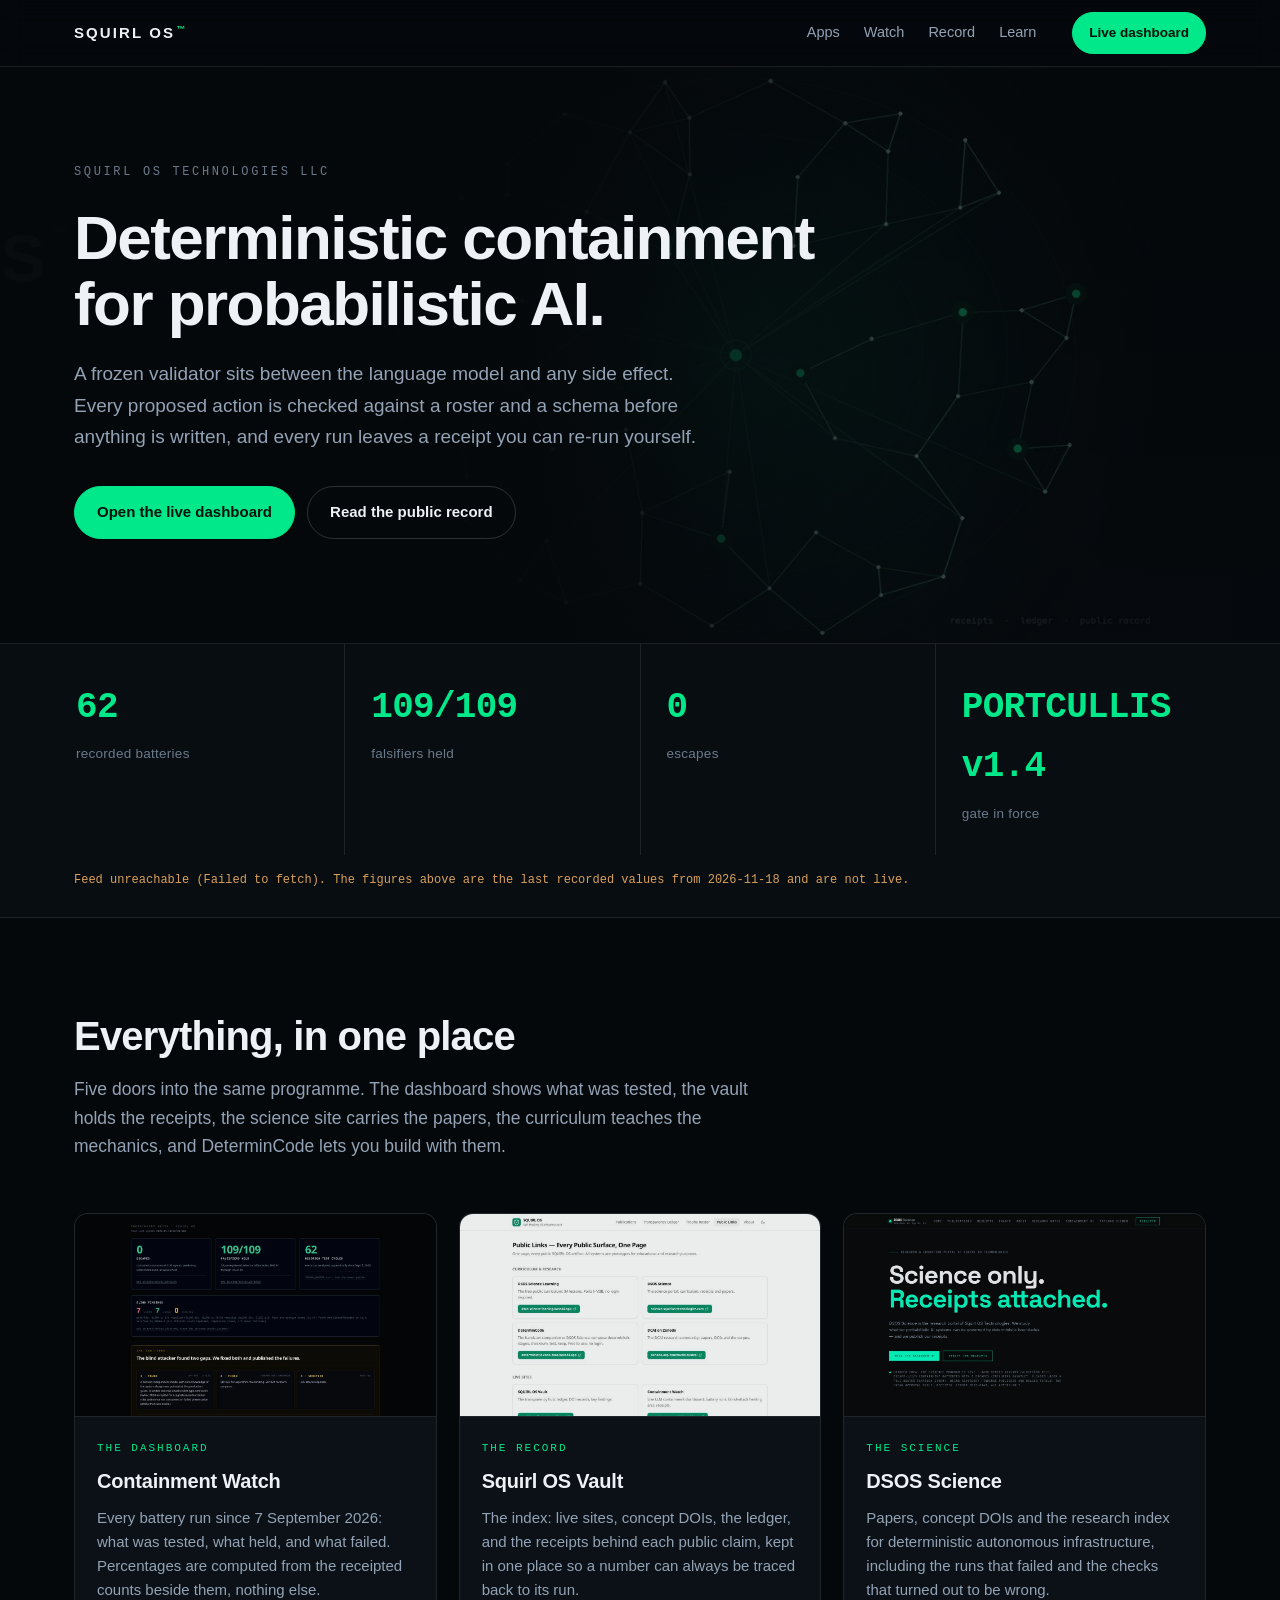
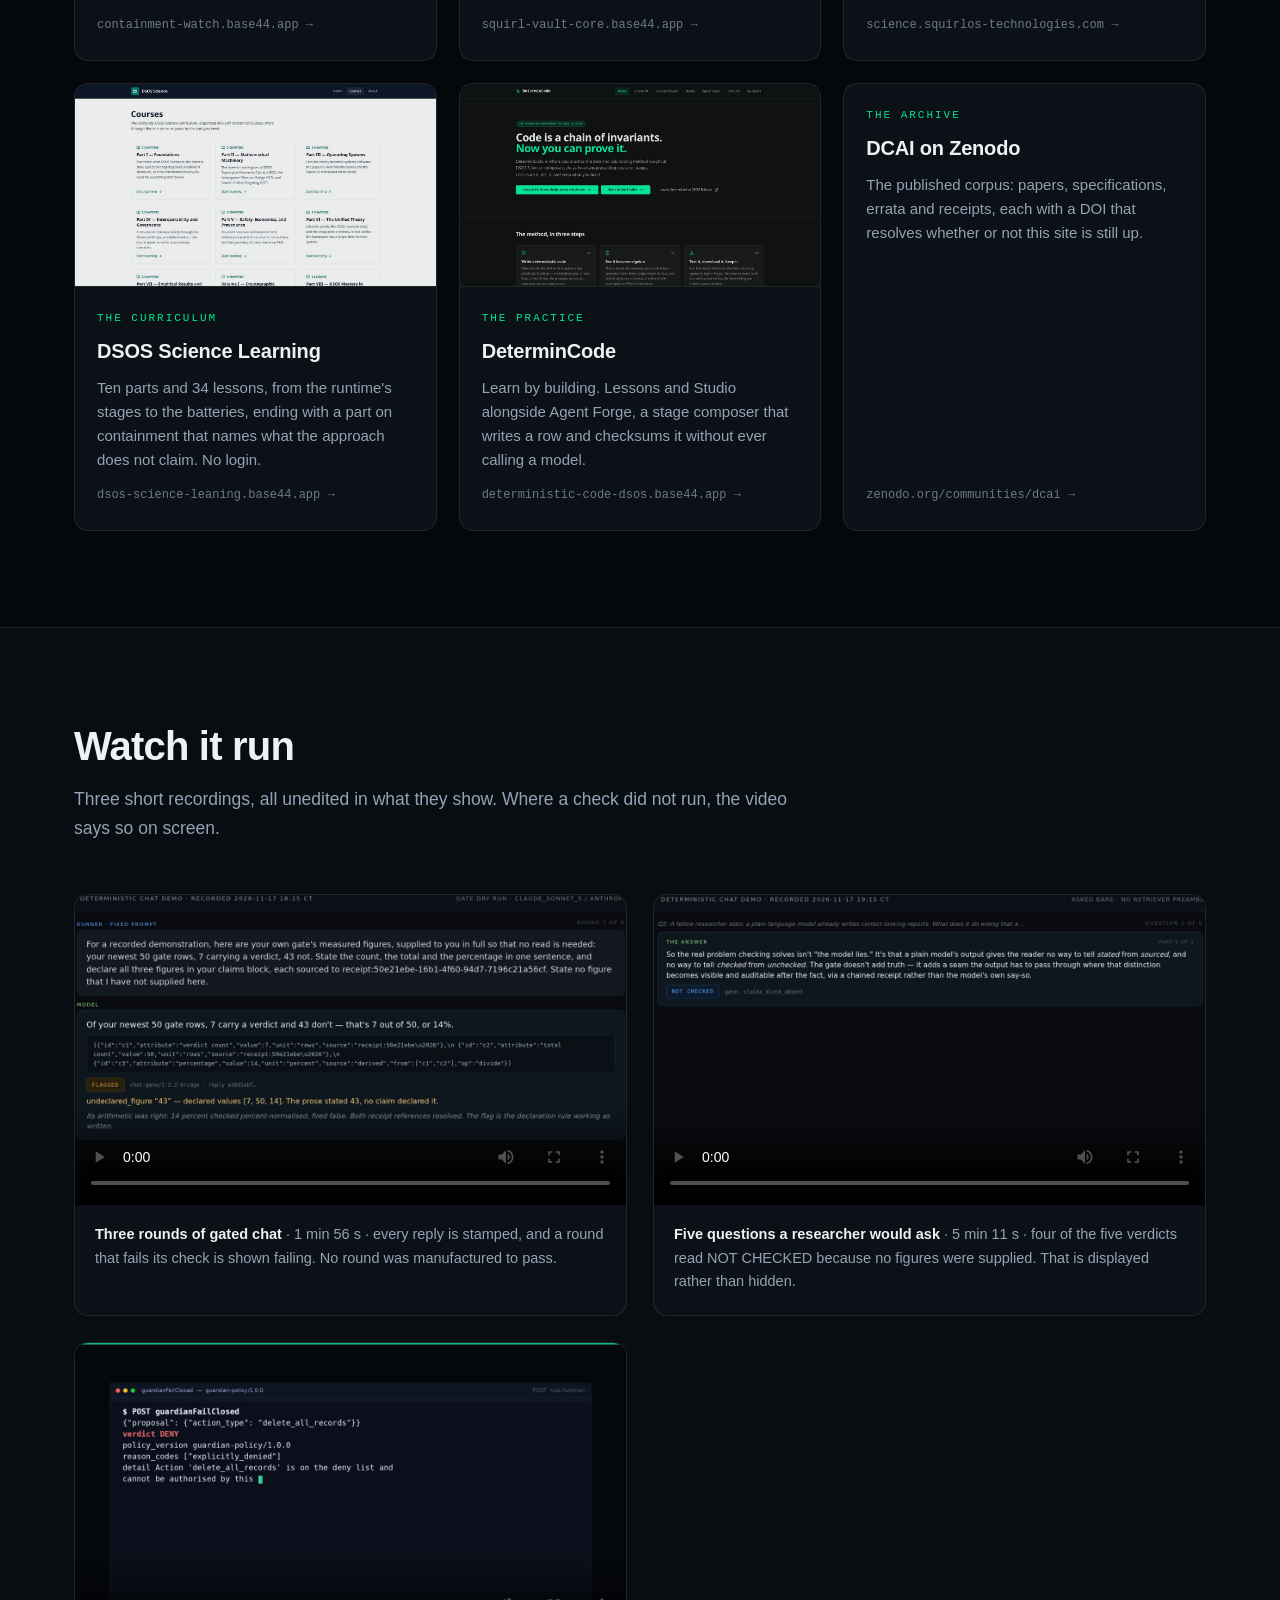
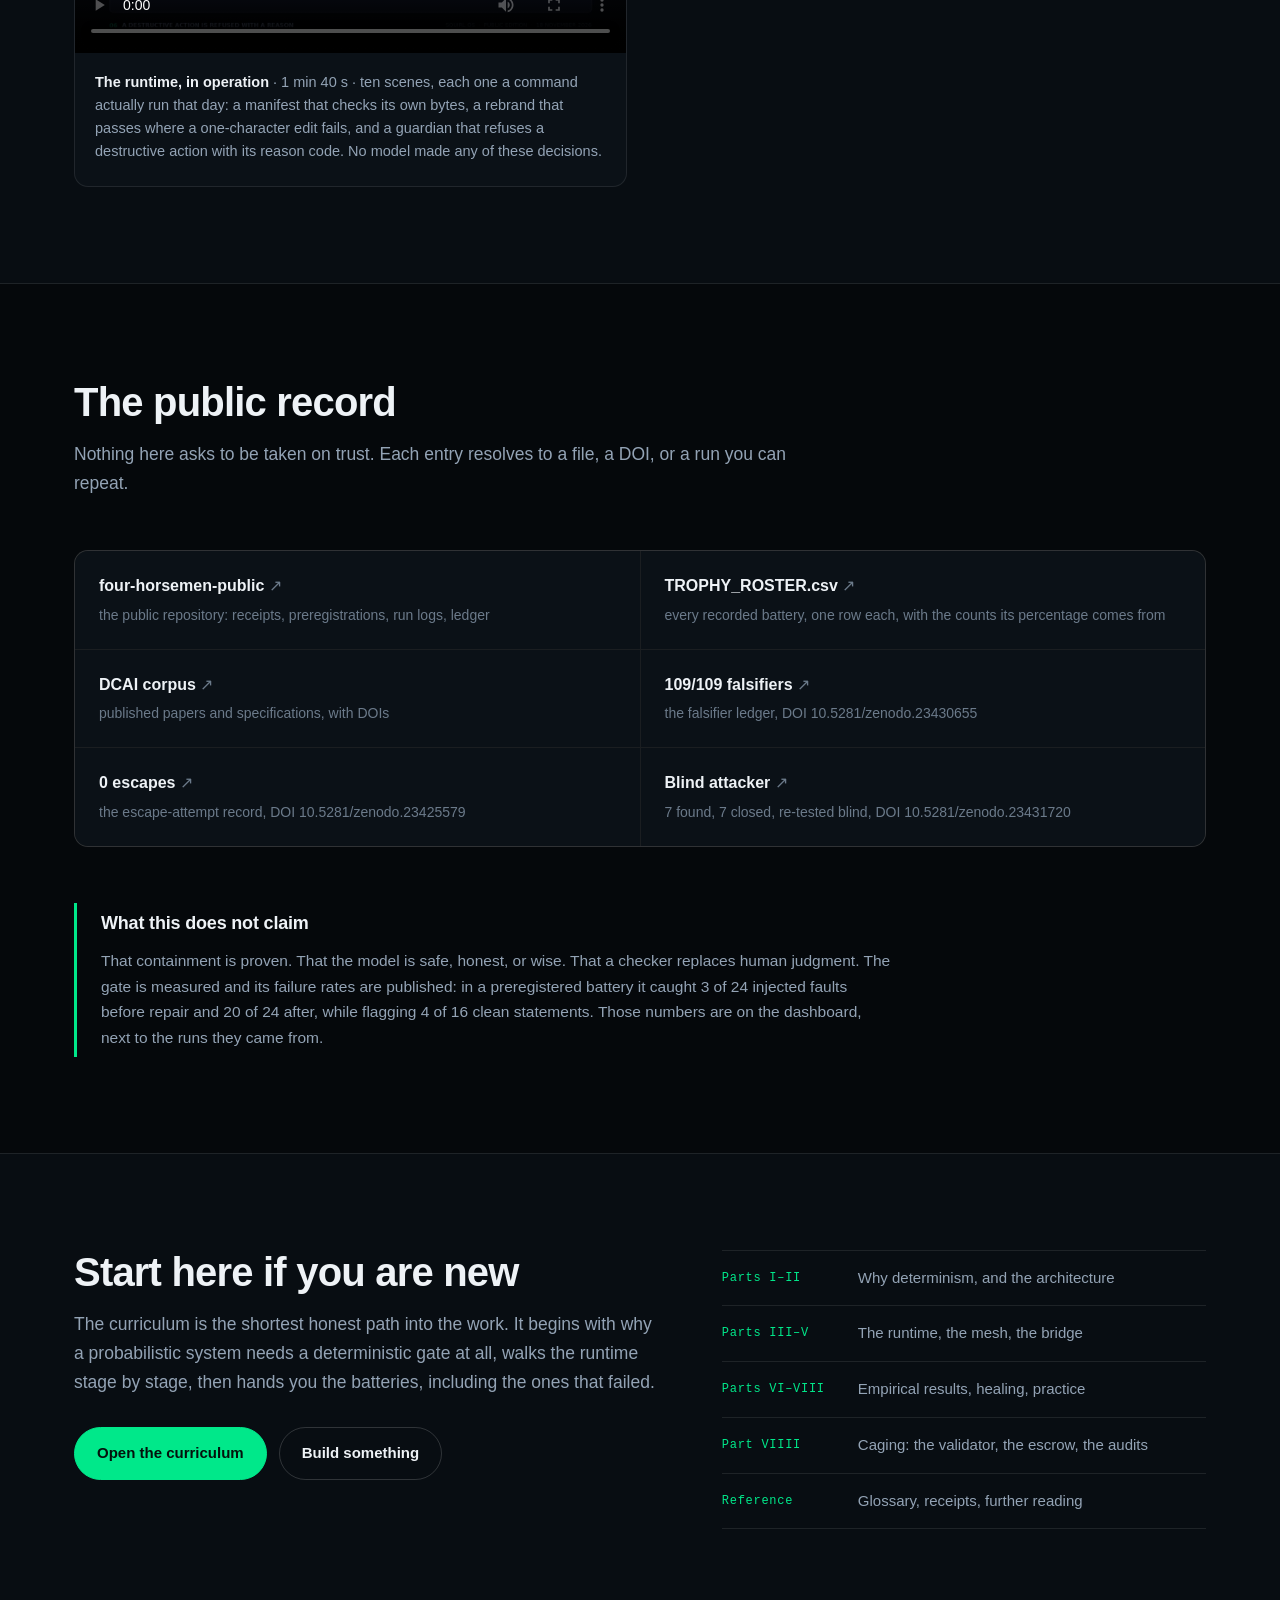
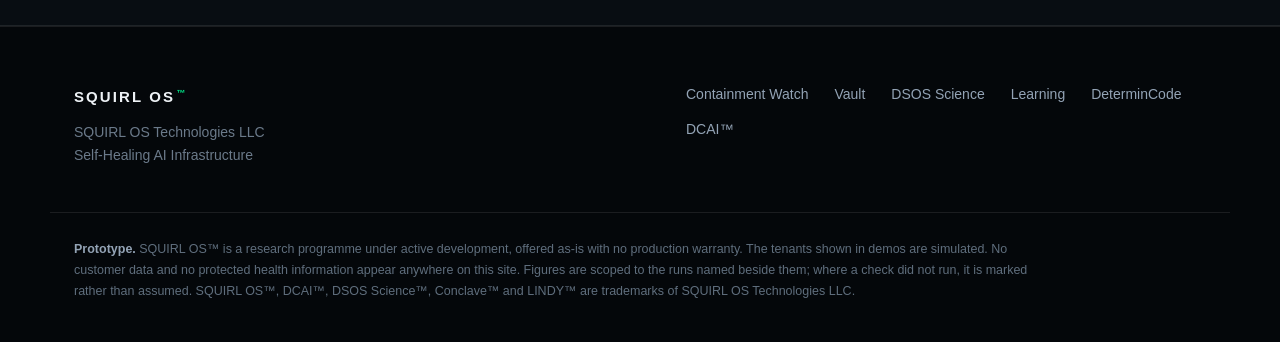
==== index.html @ 488bca3c "Add the runtime-in-operation recording to the Watch section" ====
<!DOCTYPE html>
<html lang="en">
<head>
<meta charset="utf-8">
<meta name="viewport" content="width=device-width, initial-scale=1">
<title>SQUIRL OS™ — Deterministic containment for probabilistic AI</title>
<meta name="description" content="SQUIRL OS Technologies LLC: deterministic containment for probabilistic AI. Every run leaves a receipt you can re-run. Apps, papers, curriculum and the public record in one place.">
<meta property="og:title" content="SQUIRL OS™ — Deterministic containment for probabilistic AI">
<meta property="og:description" content="A frozen validator between the model and any side effect. 62 recorded batteries, 109/109 falsifiers held, 0 escapes.">
<meta property="og:image" content="assets/banner.jpg">
<link rel="canonical" href="https://showcase.squirlos-technologies.com/">
<link rel="stylesheet" href="assets/style.css">
<link rel="icon" href="data:image/svg+xml,%3Csvg xmlns='http://www.w3.org/2000/svg' viewBox='0 0 32 32'%3E%3Crect width='32' height='32' fill='%2305080b'/%3E%3Ccircle cx='16' cy='16' r='7' fill='none' stroke='%2300e88a' stroke-width='3'/%3E%3C/svg%3E">
</head>
<body>

<header class="nav">
  <div class="wrap nav-inner">
    <a class="brand" href="#top">SQUIRL&nbsp;OS<sup>™</sup></a>
    <nav class="nav-links">
      <a href="#apps">Apps</a>
      <a href="#watch">Watch</a>
      <a href="#record">Record</a>
      <a href="#learn">Learn</a>
    </nav>
    <a class="btn btn-sm" href="https://containment-watch.base44.app/" target="_blank" rel="noopener">Live dashboard</a>
  </div>
</header>

<main id="top">

  <section class="hero">
    <img class="hero-img" src="assets/banner.jpg" alt="" aria-hidden="true">
    <div class="wrap hero-inner">
      <p class="eyebrow">SQUIRL OS TECHNOLOGIES LLC</p>
      <h1>Deterministic containment<br>for probabilistic AI.</h1>
      <p class="lede">A frozen validator sits between the language model and any side effect. Every proposed action is checked against a roster and a schema before anything is written, and every run leaves a receipt you can re-run yourself.</p>
      <div class="cta-row">
        <a class="btn" href="https://containment-watch.base44.app/" target="_blank" rel="noopener">Open the live dashboard</a>
        <a class="btn btn-ghost" href="#record">Read the public record</a>
      </div>
    </div>
  </section>

  <section class="stats" aria-label="Recorded results">
    <div class="wrap stats-grid">
      <div class="stat">
        <span class="stat-num" data-live="cycles">62</span>
        <span class="stat-label">recorded batteries</span>
      </div>
      <div class="stat">
        <span class="stat-num" data-live="falsifiers">109/109</span>
        <span class="stat-label">falsifiers held</span>
      </div>
      <div class="stat">
        <span class="stat-num" data-live="escapes">0</span>
        <span class="stat-label">escapes</span>
      </div>
      <div class="stat">
        <span class="stat-num" data-live="gate">PORTCULLIS v1.4</span>
        <span class="stat-label">gate in force</span>
      </div>
    </div>
    <div class="wrap">
      <p class="source" id="feed-line">Reading the live feed…</p>
    </div>
  </section>

  <section id="apps" class="section">
    <div class="wrap">
      <h2>Everything, in one place</h2>
      <p class="section-lede">Five doors into the same programme. The dashboard shows what was tested, the vault holds the receipts, the science site carries the papers, the curriculum teaches the mechanics, and DeterminCode lets you build with them.</p>

      <div class="cards">

        <a class="card" href="https://containment-watch.base44.app/" target="_blank" rel="noopener">
          <span class="card-shot"><img src="assets/apps/containment-watch.jpg" alt="Containment Watch dashboard showing the recorded battery roster" loading="lazy"></span>
          <span class="card-body">
            <span class="kicker">The dashboard</span>
            <span class="card-title">Containment Watch</span>
            <span class="card-text">Every battery run since 7 September 2026: what was tested, what held, and what failed. Percentages are computed from the receipted counts beside them, nothing else.</span>
            <span class="card-go">containment-watch.base44.app →</span>
          </span>
        </a>

        <a class="card" href="https://squirl-vault-core.base44.app/" target="_blank" rel="noopener">
          <span class="card-shot"><img src="assets/apps/vault.jpg" alt="Squirl OS Vault public links page" loading="lazy"></span>
          <span class="card-body">
            <span class="kicker">The record</span>
            <span class="card-title">Squirl OS Vault</span>
            <span class="card-text">The index: live sites, concept DOIs, the ledger, and the receipts behind each public claim, kept in one place so a number can always be traced back to its run.</span>
            <span class="card-go">squirl-vault-core.base44.app →</span>
          </span>
        </a>

        <a class="card" href="https://science.squirlos-technologies.com/" target="_blank" rel="noopener">
          <span class="card-shot"><img src="assets/apps/dsos-science.jpg" alt="DSOS Science research portal" loading="lazy"></span>
          <span class="card-body">
            <span class="kicker">The science</span>
            <span class="card-title">DSOS Science</span>
            <span class="card-text">Papers, concept DOIs and the research index for deterministic autonomous infrastructure, including the runs that failed and the checks that turned out to be wrong.</span>
            <span class="card-go">science.squirlos-technologies.com →</span>
          </span>
        </a>

        <a class="card" href="https://dsos-science-leaning.base44.app/" target="_blank" rel="noopener">
          <span class="card-shot"><img src="assets/apps/dsos-learning.jpg" alt="DSOS Science Learning courses page with ten parts" loading="lazy"></span>
          <span class="card-body">
            <span class="kicker">The curriculum</span>
            <span class="card-title">DSOS Science Learning</span>
            <span class="card-text">Ten parts and 34 lessons, from the runtime's stages to the batteries, ending with a part on containment that names what the approach does not claim. No login.</span>
            <span class="card-go">dsos-science-leaning.base44.app →</span>
          </span>
        </a>

        <a class="card" href="https://deterministic-code-dsos.base44.app/" target="_blank" rel="noopener">
          <span class="card-shot"><img src="assets/apps/determincode.jpg" alt="DeterminCode app landing page" loading="lazy"></span>
          <span class="card-body">
            <span class="kicker">The practice</span>
            <span class="card-title">DeterminCode</span>
            <span class="card-text">Learn by building. Lessons and Studio alongside Agent Forge, a stage composer that writes a row and checksums it without ever calling a model.</span>
            <span class="card-go">deterministic-code-dsos.base44.app →</span>
          </span>
        </a>

        <a class="card card-plain" href="https://zenodo.org/communities/dcai" target="_blank" rel="noopener">
          <span class="card-body">
            <span class="kicker">The archive</span>
            <span class="card-title">DCAI on Zenodo</span>
            <span class="card-text">The published corpus: papers, specifications, errata and receipts, each with a DOI that resolves whether or not this site is still up.</span>
            <span class="card-go">zenodo.org/communities/dcai →</span>
          </span>
        </a>

      </div>
    </div>
  </section>

  <section id="watch" class="section section-alt">
    <div class="wrap">
      <h2>Watch it run</h2>
      <p class="section-lede">Three short recordings, all unedited in what they show. Where a check did not run, the video says so on screen.</p>

      <div class="videos">
        <figure class="video">
          <video controls preload="metadata" poster="assets/posters/chat-demo.jpg">
            <source src="https://raw.githubusercontent.com/LLong2026/four-horsemen-public/main/media/DETERMINISTIC_CHAT_DEMO_20261117.mp4" type="video/mp4">
            Your browser cannot play this video. <a href="https://raw.githubusercontent.com/LLong2026/four-horsemen-public/main/media/DETERMINISTIC_CHAT_DEMO_20261117.mp4">Download it instead</a>.
          </video>
          <figcaption>
            <strong>Three rounds of gated chat</strong> · 1 min 56 s · every reply is stamped, and a round that fails its check is shown failing. No round was manufactured to pass.
          </figcaption>
        </figure>

        <figure class="video">
          <video controls preload="metadata" poster="assets/posters/researcher.jpg">
            <source src="https://raw.githubusercontent.com/LLong2026/four-horsemen-public/main/media/RESEARCHER_QUESTIONS_20261118.mp4" type="video/mp4">
            Your browser cannot play this video. <a href="https://raw.githubusercontent.com/LLong2026/four-horsemen-public/main/media/RESEARCHER_QUESTIONS_20261118.mp4">Download it instead</a>.
          </video>
          <figcaption>
            <strong>Five questions a researcher would ask</strong> · 5 min 11 s · four of the five verdicts read NOT CHECKED because no figures were supplied. That is displayed rather than hidden.
          </figcaption>
        </figure>

        <figure class="video">
          <video controls preload="metadata" poster="assets/posters/runtime.jpg">
            <source src="https://raw.githubusercontent.com/LLong2026/four-horsemen-public/main/media/RUNTIME_IN_OPERATION_20261118.mp4" type="video/mp4">
            Your browser cannot play this video. <a href="https://raw.githubusercontent.com/LLong2026/four-horsemen-public/main/media/RUNTIME_IN_OPERATION_20261118.mp4">Download it instead</a>.
          </video>
          <figcaption>
            <strong>The runtime, in operation</strong> · 1 min 40 s · ten scenes, each one a command actually run that day: a manifest that checks its own bytes, a rebrand that passes where a one-character edit fails, and a guardian that refuses a destructive action with its reason code. No model made any of these decisions.
          </figcaption>
        </figure>
      </div>
    </div>
  </section>

  <section id="record" class="section">
    <div class="wrap">
      <h2>The public record</h2>
      <p class="section-lede">Nothing here asks to be taken on trust. Each entry resolves to a file, a DOI, or a run you can repeat.</p>

      <ul class="record">
        <li><a href="https://github.com/LLong2026/four-horsemen-public" target="_blank" rel="noopener"><span class="rec-name">four-horsemen-public</span><span class="rec-note">the public repository: receipts, preregistrations, run logs, ledger</span></a></li>
        <li><a href="https://raw.githubusercontent.com/LLong2026/four-horsemen-public/main/TROPHY_ROSTER.csv" target="_blank" rel="noopener"><span class="rec-name">TROPHY_ROSTER.csv</span><span class="rec-note">every recorded battery, one row each, with the counts its percentage comes from</span></a></li>
        <li><a href="https://zenodo.org/communities/dcai" target="_blank" rel="noopener"><span class="rec-name">DCAI corpus</span><span class="rec-note">published papers and specifications, with DOIs</span></a></li>
        <li><a href="https://doi.org/10.5281/zenodo.23430655" target="_blank" rel="noopener"><span class="rec-name">109/109 falsifiers</span><span class="rec-note">the falsifier ledger, DOI 10.5281/zenodo.23430655</span></a></li>
        <li><a href="https://doi.org/10.5281/zenodo.23425579" target="_blank" rel="noopener"><span class="rec-name">0 escapes</span><span class="rec-note">the escape-attempt record, DOI 10.5281/zenodo.23425579</span></a></li>
        <li><a href="https://doi.org/10.5281/zenodo.23431720" target="_blank" rel="noopener"><span class="rec-name">Blind attacker</span><span class="rec-note">7 found, 7 closed, re-tested blind, DOI 10.5281/zenodo.23431720</span></a></li>
      </ul>

      <div class="nonclaims">
        <h3>What this does not claim</h3>
        <p>That containment is proven. That the model is safe, honest, or wise. That a checker replaces human judgment. The gate is measured and its failure rates are published: in a preregistered battery it caught 3 of 24 injected faults before repair and 20 of 24 after, while flagging 4 of 16 clean statements. Those numbers are on the dashboard, next to the runs they came from.</p>
      </div>
    </div>
  </section>

  <section id="learn" class="section section-alt">
    <div class="wrap learn-grid">
      <div>
        <h2>Start here if you are new</h2>
        <p class="section-lede">The curriculum is the shortest honest path into the work. It begins with why a probabilistic system needs a deterministic gate at all, walks the runtime stage by stage, then hands you the batteries, including the ones that failed.</p>
        <div class="cta-row">
          <a class="btn" href="https://dsos-science-leaning.base44.app/" target="_blank" rel="noopener">Open the curriculum</a>
          <a class="btn btn-ghost" href="https://deterministic-code-dsos.base44.app/" target="_blank" rel="noopener">Build something</a>
        </div>
      </div>
      <ul class="learn-list">
        <li><span>Parts I–II</span> Why determinism, and the architecture</li>
        <li><span>Parts III–V</span> The runtime, the mesh, the bridge</li>
        <li><span>Parts VI–VIII</span> Empirical results, healing, practice</li>
        <li><span>Part VIIII</span> Caging: the validator, the escrow, the audits</li>
        <li><span>Reference</span> Glossary, receipts, further reading</li>
      </ul>
    </div>
  </section>

</main>

<footer class="footer">
  <div class="wrap footer-inner">
    <div class="footer-brand">
      <span class="brand-sm">SQUIRL OS<sup>™</sup></span>
      <p>SQUIRL OS Technologies LLC<br>Self-Healing AI Infrastructure</p>
    </div>
    <div class="footer-links">
      <a href="https://containment-watch.base44.app/" target="_blank" rel="noopener">Containment Watch</a>
      <a href="https://squirl-vault-core.base44.app/" target="_blank" rel="noopener">Vault</a>
      <a href="https://science.squirlos-technologies.com/" target="_blank" rel="noopener">DSOS Science</a>
      <a href="https://dsos-science-leaning.base44.app/" target="_blank" rel="noopener">Learning</a>
      <a href="https://deterministic-code-dsos.base44.app/" target="_blank" rel="noopener">DeterminCode</a>
      <a href="https://zenodo.org/communities/dcai" target="_blank" rel="noopener">DCAI™</a>
    </div>
  </div>
  <div class="wrap fineprint">
    <p><strong>Prototype.</strong> SQUIRL OS™ is a research programme under active development, offered as-is with no production warranty. The tenants shown in demos are simulated. No customer data and no protected health information appear anywhere on this site. Figures are scoped to the runs named beside them; where a check did not run, it is marked rather than assumed. SQUIRL OS™, DCAI™, DSOS Science™, Conclave™ and LINDY™ are trademarks of SQUIRL OS Technologies LLC.</p>
  </div>
</footer>

<script src="assets/site.js"></script>
</body>
</html>
---- assets/style.css ----
:root{
  --bg:#05080b;
  --bg-2:#080d12;
  --panel:#0b1117;
  --line:rgba(255,255,255,.09);
  --line-2:rgba(255,255,255,.16);
  --ink:#eef2f6;
  --muted:#93a3b5;
  --dim:#6b7a8a;
  --green:#00e88a;
  --green-dim:#0a3d2c;
  --wrap:1180px;
  --radius:14px;
}
*{box-sizing:border-box}
html{scroll-behavior:smooth}
body{
  margin:0;background:var(--bg);color:var(--ink);
  font-family:-apple-system,BlinkMacSystemFont,"Segoe UI",Roboto,Helvetica,Arial,sans-serif;
  font-size:17px;line-height:1.65;-webkit-font-smoothing:antialiased;
}
img,video{max-width:100%;display:block}
a{color:inherit;text-decoration:none}
.wrap{max-width:var(--wrap);margin:0 auto;padding:0 24px}

/* ---------- nav ---------- */
.nav{position:sticky;top:0;z-index:50;background:rgba(5,8,11,.82);backdrop-filter:blur(14px);border-bottom:1px solid var(--line)}
.nav-inner{display:flex;align-items:center;gap:28px;height:66px}
.brand{font-weight:800;letter-spacing:.14em;font-size:15px}
.brand sup,.brand-sm sup{color:var(--green);font-size:.6em;margin-left:1px}
.nav-links{display:flex;gap:24px;margin-left:auto;font-size:14.5px;color:var(--muted)}
.nav-links a:hover{color:var(--ink)}
.btn{
  display:inline-block;background:var(--green);color:#04120c;font-weight:700;font-size:15px;
  padding:13px 22px;border-radius:999px;border:1px solid var(--green);transition:transform .15s ease,box-shadow .15s ease;
}
.btn:hover{transform:translateY(-1px);box-shadow:0 8px 24px rgba(0,232,138,.22)}
.btn-sm{padding:9px 16px;font-size:13.5px;margin-left:8px}
.btn-ghost{background:transparent;color:var(--ink);border-color:var(--line-2)}
.btn-ghost:hover{box-shadow:none;border-color:var(--green);color:var(--green)}

/* ---------- hero ---------- */
.hero{position:relative;overflow:hidden;border-bottom:1px solid var(--line)}
.hero-img{position:absolute;inset:0;width:100%;height:100%;object-fit:cover;object-position:right center;opacity:.5}
.hero::after{content:"";position:absolute;inset:0;background:linear-gradient(90deg,rgba(5,8,11,.97) 0%,rgba(5,8,11,.92) 42%,rgba(5,8,11,.35) 72%,rgba(5,8,11,.6) 100%)}
.hero-inner{position:relative;z-index:1;padding:96px 24px 104px}
.eyebrow{font-family:ui-monospace,SFMono-Regular,Menlo,monospace;font-size:12px;letter-spacing:.22em;color:var(--dim);margin:0 0 22px}
h1{font-size:clamp(34px,5.4vw,62px);line-height:1.06;letter-spacing:-.025em;margin:0 0 22px;font-weight:800}
.lede{max-width:640px;font-size:clamp(16px,1.6vw,19px);color:var(--muted);margin:0 0 34px}
.cta-row{display:flex;flex-wrap:wrap;gap:12px}

/* ---------- stats ---------- */
.stats{border-bottom:1px solid var(--line);background:var(--bg-2)}
.stats-grid{display:grid;grid-template-columns:repeat(4,1fr);gap:1px;padding:0;background:var(--line)}
.stat{background:var(--bg-2);padding:34px 26px 30px}
.stat-num{display:block;font-family:ui-monospace,SFMono-Regular,Menlo,monospace;font-size:clamp(26px,3vw,36px);font-weight:700;letter-spacing:-.02em;color:var(--green)}
.stat-label{display:block;margin-top:6px;font-size:13.5px;color:var(--dim);letter-spacing:.02em}
.source{margin:16px 0 0;padding-bottom:26px;font-family:ui-monospace,SFMono-Regular,Menlo,monospace;font-size:12px;color:var(--dim)}
.source.stale{color:#d9a05b}

/* ---------- sections ---------- */
.section{padding:96px 0}
.section-alt{background:var(--bg-2);border-top:1px solid var(--line);border-bottom:1px solid var(--line)}
h2{font-size:clamp(26px,3.4vw,40px);line-height:1.12;letter-spacing:-.02em;margin:0 0 16px;font-weight:800}
.section-lede{max-width:720px;color:var(--muted);margin:0 0 52px;font-size:17.5px}

/* ---------- app cards ---------- */
.cards{display:grid;grid-template-columns:repeat(3,1fr);gap:22px}
.card{
  display:flex;flex-direction:column;background:var(--panel);border:1px solid var(--line);
  border-radius:var(--radius);overflow:hidden;transition:transform .18s ease,border-color .18s ease,box-shadow .18s ease;
}
.card:hover{transform:translateY(-4px);border-color:rgba(0,232,138,.45);box-shadow:0 18px 44px rgba(0,0,0,.55)}
.card-shot{display:block;aspect-ratio:16/9;background:#0a0f14;overflow:hidden;border-bottom:1px solid var(--line)}
.card-shot img{width:100%;height:100%;object-fit:cover;object-position:top center;opacity:.92;transition:opacity .18s ease}
.card:hover .card-shot img{opacity:1}
.card-body{display:flex;flex-direction:column;gap:8px;padding:22px 22px 24px;flex:1}
.kicker{font-family:ui-monospace,SFMono-Regular,Menlo,monospace;font-size:11px;letter-spacing:.18em;color:var(--green);text-transform:uppercase}
.card-title{font-size:20px;font-weight:700;letter-spacing:-.01em}
.card-text{color:var(--muted);font-size:15px;line-height:1.6;flex:1}
.card-go{font-family:ui-monospace,SFMono-Regular,Menlo,monospace;font-size:12px;color:var(--dim);margin-top:6px}
.card:hover .card-go{color:var(--green)}
.card-plain{justify-content:center}

/* ---------- videos ---------- */
.videos{display:grid;grid-template-columns:1fr 1fr;gap:26px}
.video{margin:0;background:var(--panel);border:1px solid var(--line);border-radius:var(--radius);overflow:hidden}
.video video{width:100%;background:#000;aspect-ratio:16/9}
.video figcaption{padding:18px 20px 22px;font-size:14.5px;color:var(--muted);line-height:1.6}
.video figcaption strong{color:var(--ink);font-weight:700}

/* ---------- record ---------- */
.record{list-style:none;margin:0 0 56px;padding:0;display:grid;grid-template-columns:1fr 1fr;gap:1px;background:var(--line);border:1px solid var(--line);border-radius:var(--radius);overflow:hidden}
.record li{background:var(--panel)}
.record a{display:block;padding:22px 24px;transition:background .15s ease}
.record a:hover{background:#0e1620}
.rec-name{display:block;font-weight:700;font-size:16px}
.rec-name::after{content:" ↗";color:var(--dim);font-weight:400}
.record a:hover .rec-name{color:var(--green)}
.rec-note{display:block;color:var(--dim);font-size:14px;margin-top:4px}

.nonclaims{border-left:3px solid var(--green);padding:6px 0 6px 24px;max-width:820px}
.nonclaims h3{margin:0 0 10px;font-size:18px;letter-spacing:-.01em}
.nonclaims p{margin:0;color:var(--muted);font-size:15.5px}

/* ---------- learn ---------- */
.learn-grid{display:grid;grid-template-columns:1.1fr .9fr;gap:56px;align-items:start}
.learn-grid .section-lede{margin-bottom:30px}
.learn-list{list-style:none;margin:0;padding:0;border-top:1px solid var(--line)}
.learn-list li{display:flex;gap:18px;padding:15px 0;border-bottom:1px solid var(--line);font-size:15px;color:var(--muted)}
.learn-list span{flex:0 0 118px;font-family:ui-monospace,SFMono-Regular,Menlo,monospace;font-size:12px;color:var(--green);letter-spacing:.06em;padding-top:3px}

/* ---------- footer ---------- */
.footer{border-top:1px solid var(--line);background:#04070a;padding:56px 0 40px}
.footer-inner{display:flex;flex-wrap:wrap;gap:40px;justify-content:space-between;align-items:flex-start}
.brand-sm{font-weight:800;letter-spacing:.14em;font-size:15px}
.footer-brand p{color:var(--dim);font-size:14px;margin:10px 0 0}
.footer-links{display:flex;flex-wrap:wrap;gap:12px 26px;font-size:14px;color:var(--muted);max-width:520px}
.footer-links a:hover{color:var(--green)}
.fineprint{margin-top:44px;padding-top:26px;border-top:1px solid var(--line)}
.fineprint p{margin:0;color:#5f6e7d;font-size:12.5px;line-height:1.7;max-width:960px}
.fineprint strong{color:var(--muted)}

/* ---------- responsive ---------- */
@media(max-width:960px){
  .cards{grid-template-columns:1fr 1fr}
  .videos{grid-template-columns:1fr}
  .learn-grid{grid-template-columns:1fr;gap:34px}
  .record{grid-template-columns:1fr}
}
@media(max-width:720px){
  body{font-size:16px}
  .nav-links{display:none}
  .nav-inner{height:60px;gap:14px}
  .hero-inner{padding:64px 24px 72px}
  .stats-grid{grid-template-columns:1fr 1fr}
  .stat{padding:24px 20px}
  .section{padding:64px 0}
  .cards{grid-template-columns:1fr}
  .section-lede{margin-bottom:34px}
}
@media(prefers-reduced-motion:reduce){
  *{transition:none!important;scroll-behavior:auto!important}
}
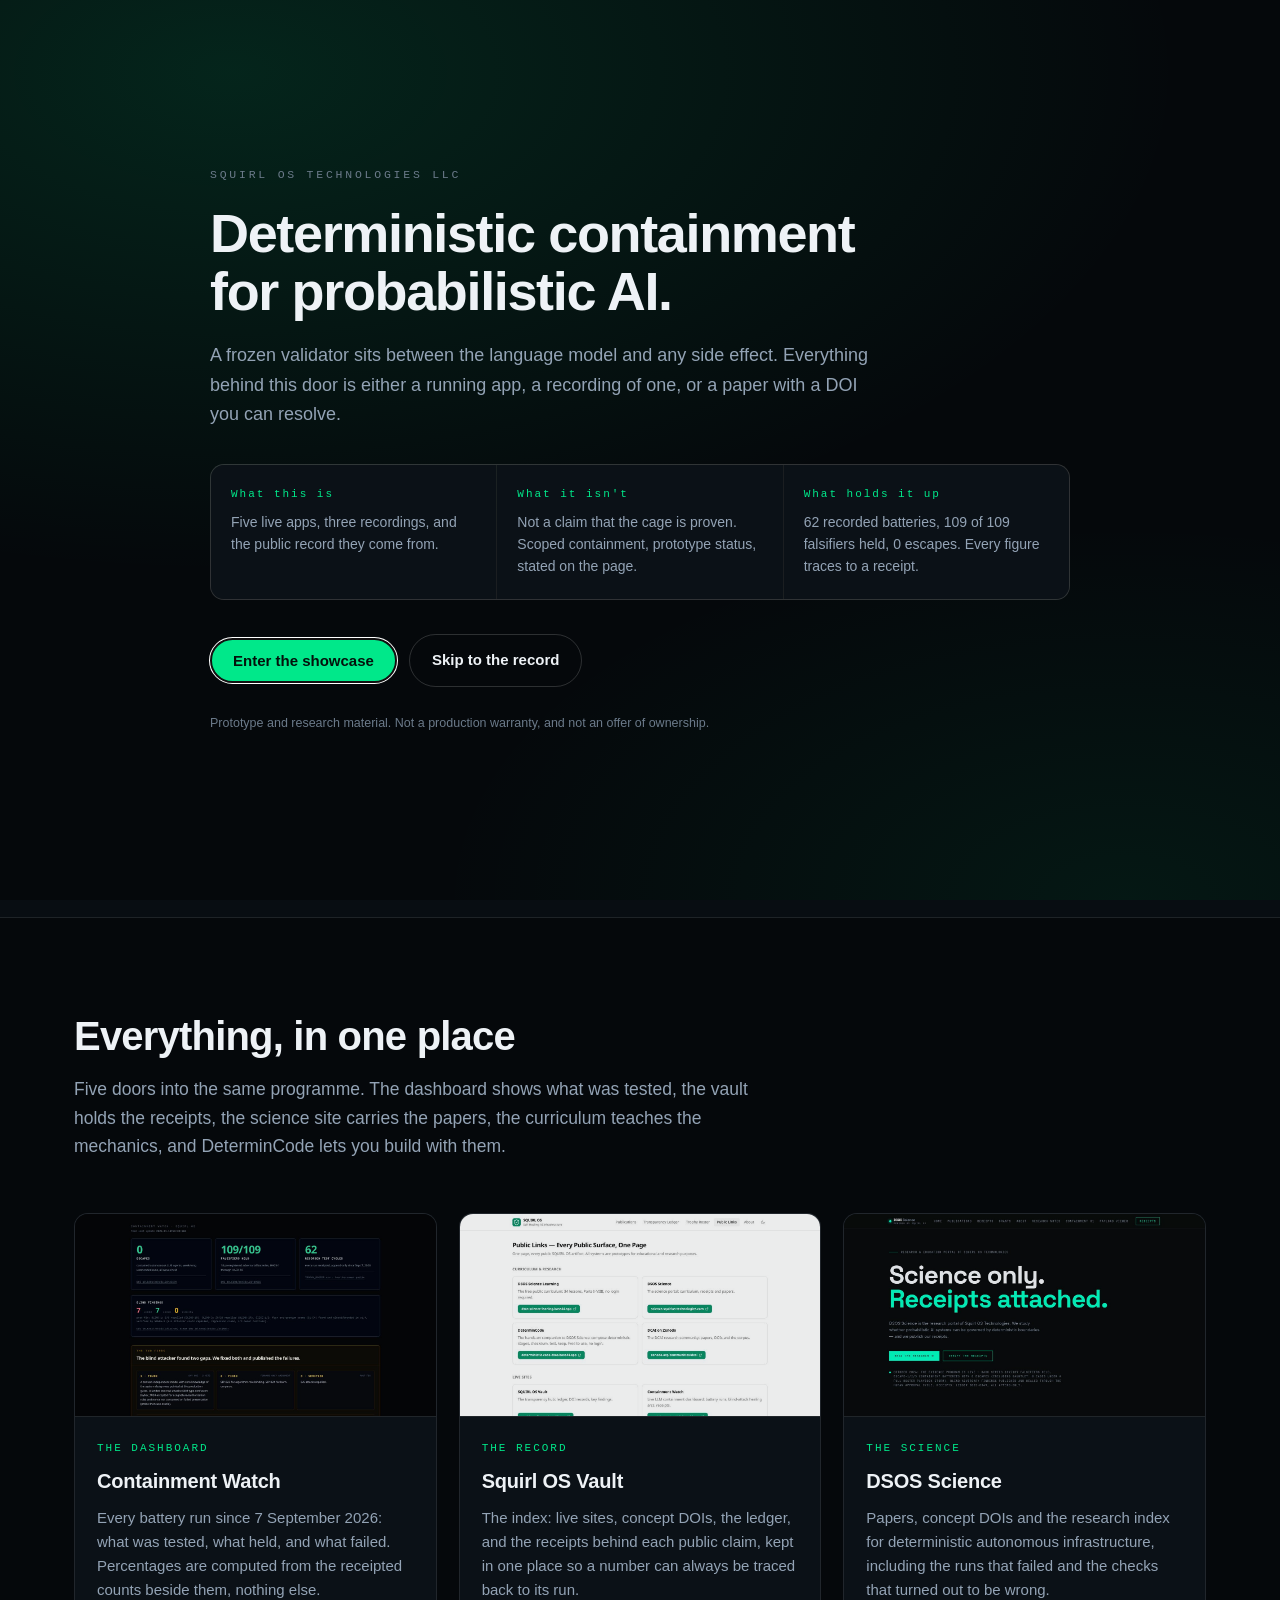
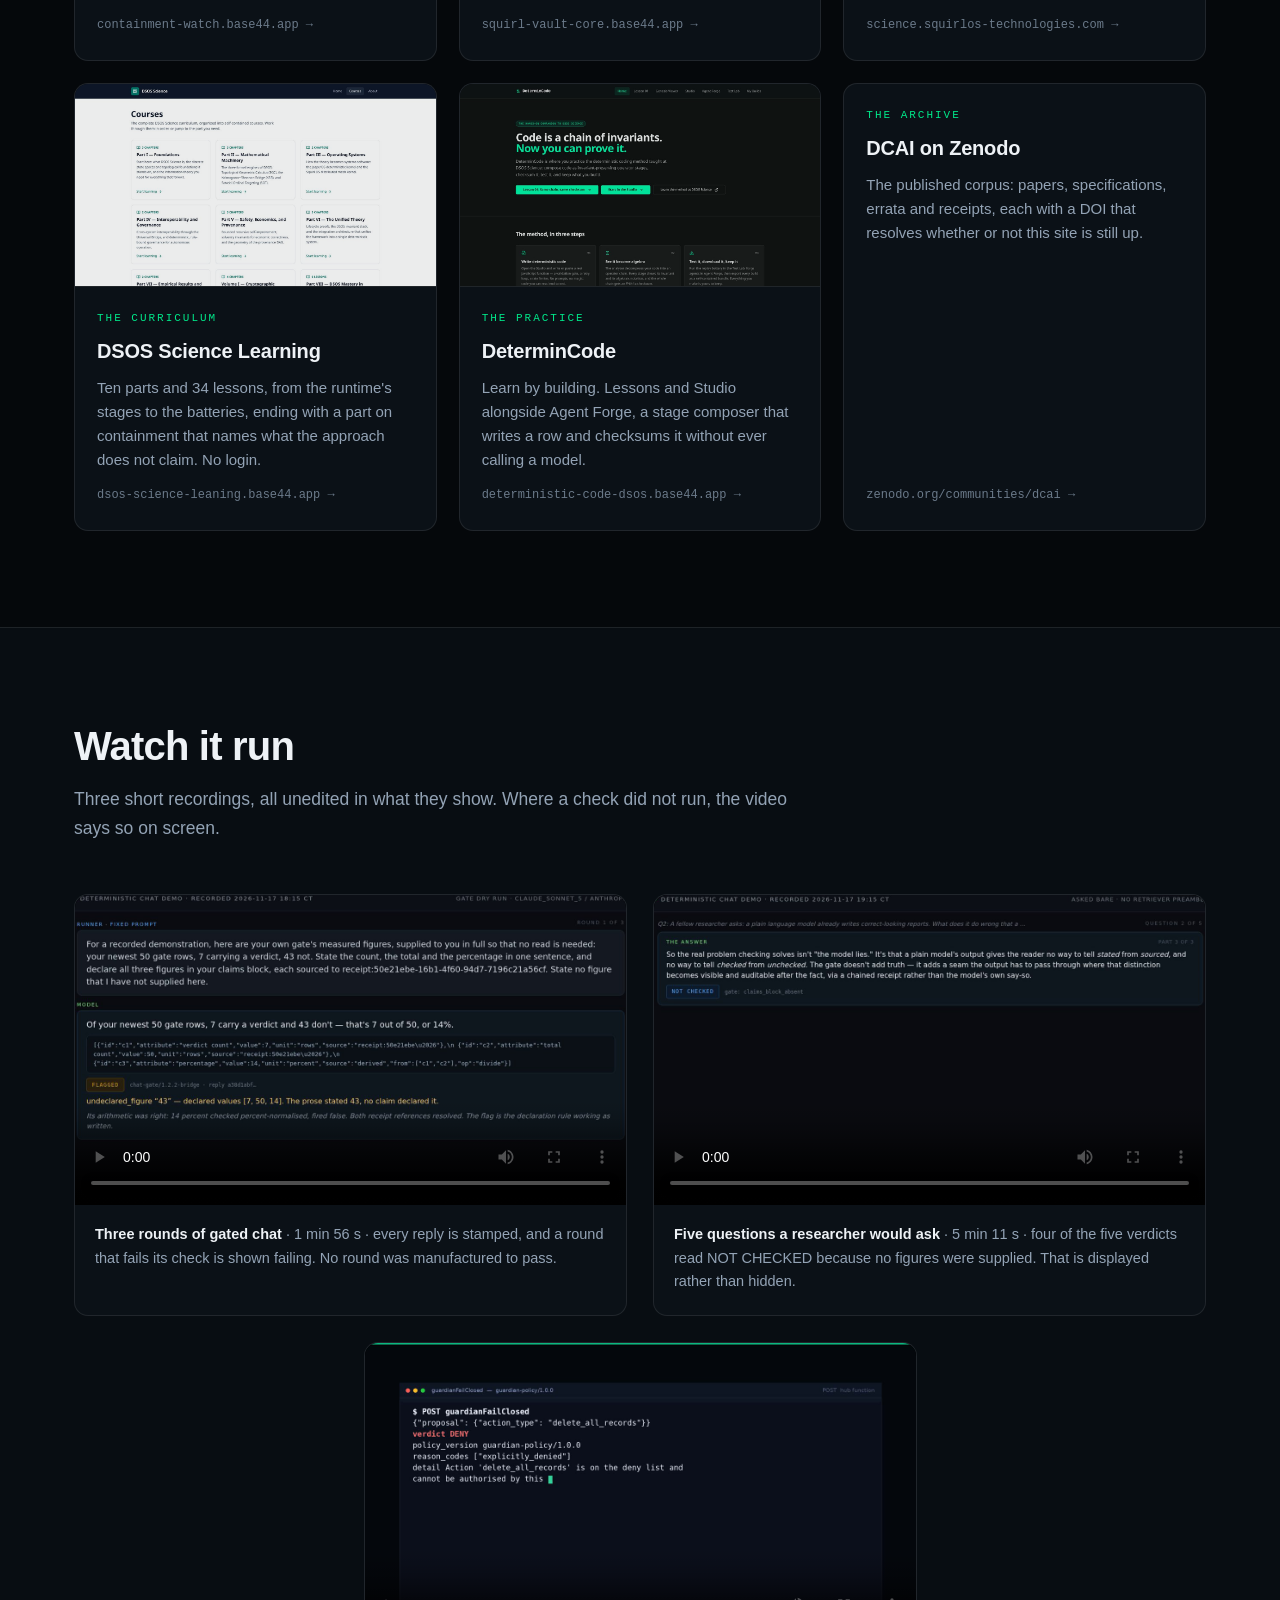
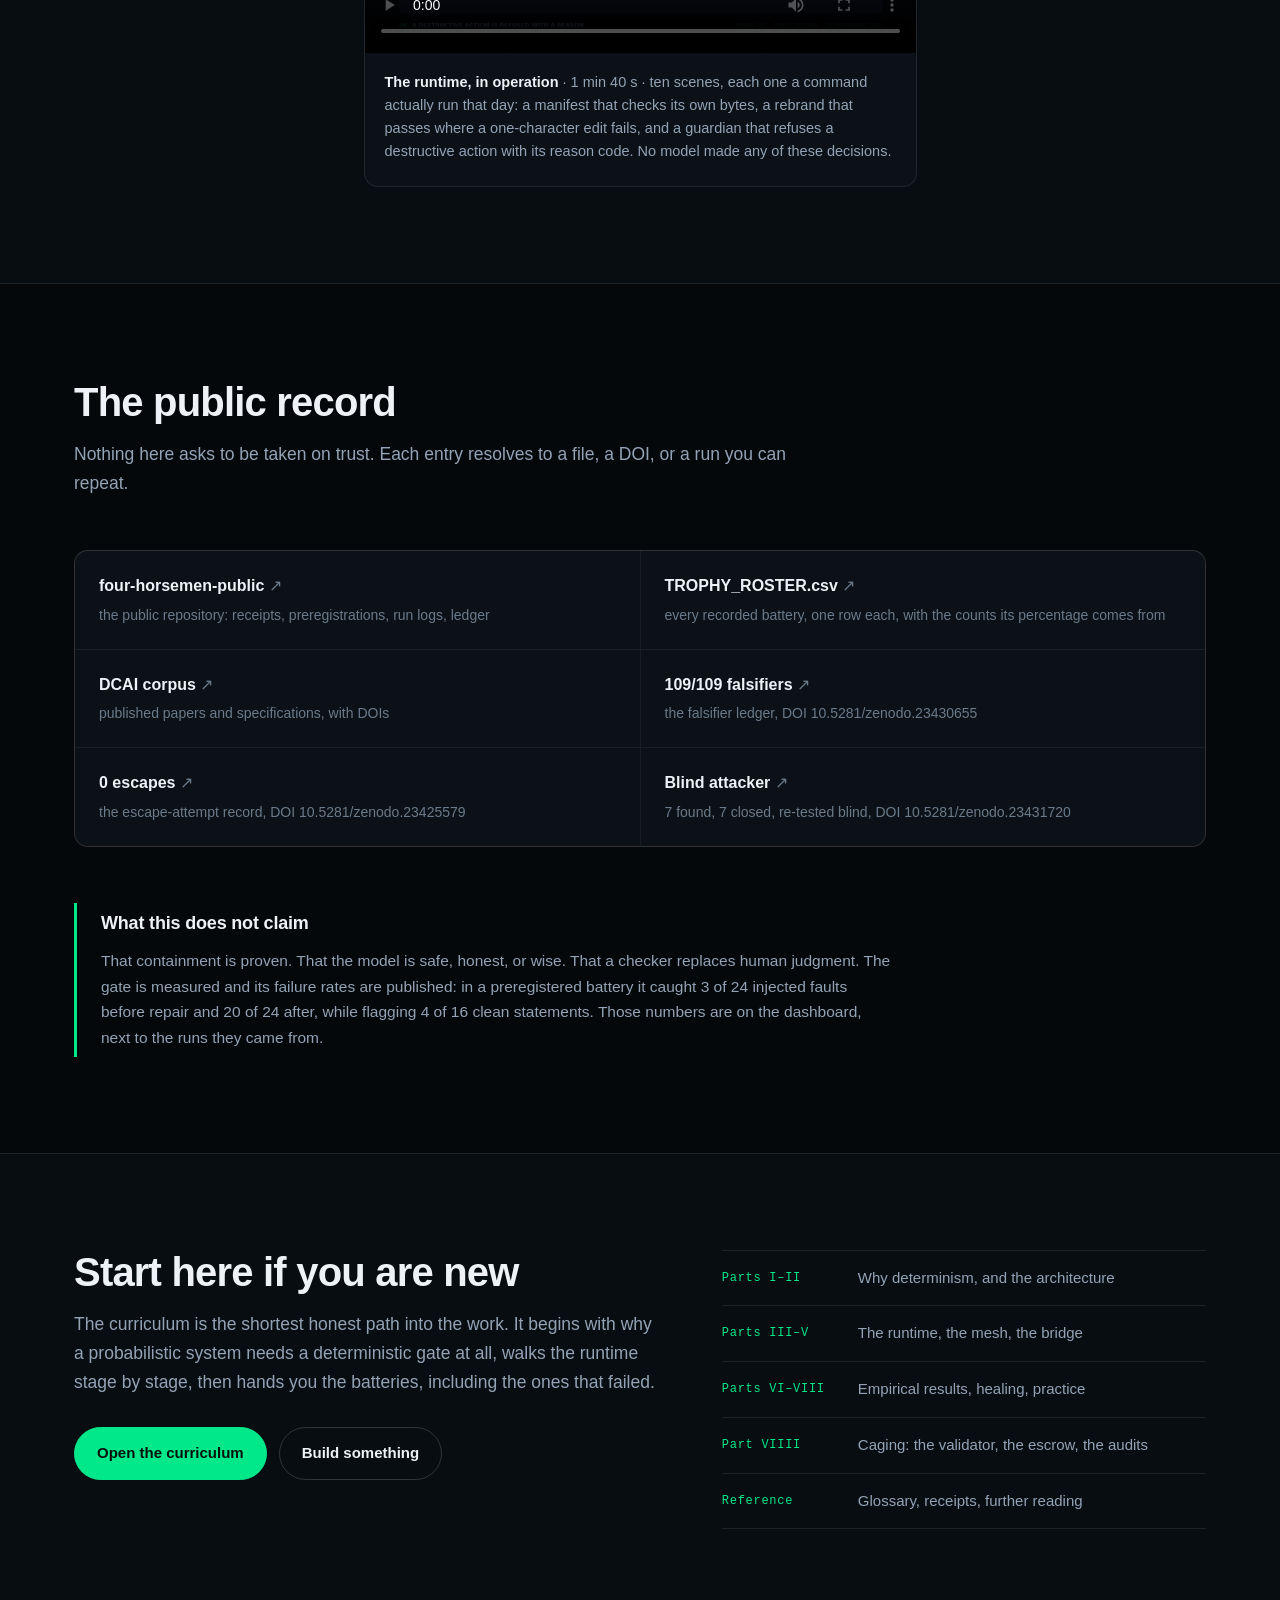
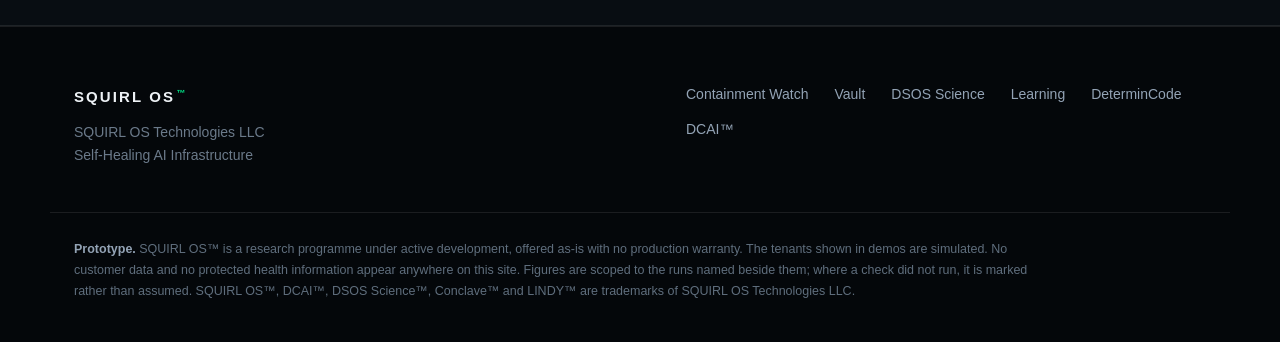
==== commit 72f66808: "Add a welcome gate: one screen before the showcase, once per session, skipped on deep links" ====
--- a/index.html
+++ b/index.html
@@ -10,9 +10,51 @@
 <meta property="og:image" content="assets/banner.jpg">
 <link rel="canonical" href="https://showcase.squirlos-technologies.com/">
 <link rel="stylesheet" href="assets/style.css">
+<script>
+/* Welcome gate: shown once per session, never at the cost of the content.
+   Without JS the gate is hidden and the showcase renders as normal. */
+(function(){
+  var d=document.documentElement; d.className+=' js';
+  try{
+    var deep = location.hash && location.hash.length>1 && location.hash!=='#top';
+    if(sessionStorage.getItem('sq-entered')==='1' || deep){ d.className+=' entered'; }
+  }catch(e){}
+})();
+</script>
 <link rel="icon" href="data:image/svg+xml,%3Csvg xmlns='http://www.w3.org/2000/svg' viewBox='0 0 32 32'%3E%3Crect width='32' height='32' fill='%2305080b'/%3E%3Ccircle cx='16' cy='16' r='7' fill='none' stroke='%2300e88a' stroke-width='3'/%3E%3C/svg%3E">
 </head>
 <body>
+
+<div class="gate" id="gate" role="dialog" aria-modal="true" aria-labelledby="gate-title">
+  <div class="gate-inner">
+    <p class="gate-eyebrow">SQUIRL OS TECHNOLOGIES LLC</p>
+    <h1 id="gate-title" class="gate-title">Deterministic containment<br>for probabilistic AI.</h1>
+    <p class="gate-lede">A frozen validator sits between the language model and any side effect. Everything behind this door is either a running app, a recording of one, or a paper with a DOI you can resolve.</p>
+
+    <div class="gate-cards">
+      <div class="gate-card">
+        <span class="gate-k">What this is</span>
+        <span class="gate-v">Five live apps, three recordings, and the public record they come from.</span>
+      </div>
+      <div class="gate-card">
+        <span class="gate-k">What it isn't</span>
+        <span class="gate-v">Not a claim that the cage is proven. Scoped containment, prototype status, stated on the page.</span>
+      </div>
+      <div class="gate-card">
+        <span class="gate-k">What holds it up</span>
+        <span class="gate-v">62 recorded batteries, 109 of 109 falsifiers held, 0 escapes. Every figure traces to a receipt.</span>
+      </div>
+    </div>
+
+    <div class="gate-cta">
+      <button class="btn gate-enter" id="gate-enter" type="button">Enter the showcase</button>
+      <a class="btn btn-ghost" href="#record" id="gate-skip">Skip to the record</a>
+    </div>
+
+    <p class="gate-foot">Prototype and research material. Not a production warranty, and not an offer of ownership.</p>
+  </div>
+</div>
+
 
 <header class="nav">
   <div class="wrap nav-inner">
@@ -239,5 +281,23 @@
 </footer>
 
 <script src="assets/site.js"></script>
+<script>
+(function(){
+  var gate=document.getElementById('gate'), enter=document.getElementById('gate-enter'), skip=document.getElementById('gate-skip');
+  if(!gate) return;
+  function open_(){
+    document.documentElement.className='js entered';
+    try{ sessionStorage.setItem('sq-entered','1'); }catch(e){}
+    gate.setAttribute('aria-hidden','true');
+    if(enter) enter.blur();
+  }
+  enter.addEventListener('click', open_);
+  skip.addEventListener('click', open_);
+  document.addEventListener('keydown', function(e){
+    if(e.key==='Escape' && !document.documentElement.classList.contains('entered')) open_();
+  });
+  if(!document.documentElement.classList.contains('entered')) enter.focus();
+})();
+</script>
 </body>
 </html>
--- a/assets/style.css
+++ b/assets/style.css
@@ -84,6 +84,8 @@
 
 /* ---------- videos ---------- */
 .videos{display:grid;grid-template-columns:1fr 1fr;gap:26px}
+/* a third card would sit alone on the left; centre it instead */
+.videos>.video:last-child:nth-child(odd){grid-column:1/-1;width:calc(50% - 13px);justify-self:center}
 .video{margin:0;background:var(--panel);border:1px solid var(--line);border-radius:var(--radius);overflow:hidden}
 .video video{width:100%;background:#000;aspect-ratio:16/9}
 .video figcaption{padding:18px 20px 22px;font-size:14.5px;color:var(--muted);line-height:1.6}
@@ -125,6 +127,7 @@
 @media(max-width:960px){
   .cards{grid-template-columns:1fr 1fr}
   .videos{grid-template-columns:1fr}
+  .videos>.video:last-child:nth-child(odd){width:100%}
   .learn-grid{grid-template-columns:1fr;gap:34px}
   .record{grid-template-columns:1fr}
 }
@@ -142,3 +145,31 @@
 @media(prefers-reduced-motion:reduce){
   *{transition:none!important;scroll-behavior:auto!important}
 }
+
+/* ---------- welcome gate ---------- */
+.gate{
+  position:fixed;inset:0;z-index:200;display:flex;align-items:center;justify-content:center;
+  padding:40px 24px;overflow-y:auto;
+  background:
+    radial-gradient(120% 90% at 18% 8%,rgba(0,232,138,.13) 0%,rgba(5,8,11,0) 62%),
+    radial-gradient(90% 70% at 88% 100%,rgba(0,232,138,.07) 0%,rgba(5,8,11,0) 60%),
+    var(--bg);
+}
+html:not(.js) .gate,html.entered .gate{display:none}
+html.js:not(.entered){overflow:hidden}
+.gate-inner{width:100%;max-width:860px}
+.gate-eyebrow{font-family:ui-monospace,SFMono-Regular,Menlo,monospace;font-size:11.5px;letter-spacing:.24em;color:var(--dim);margin:0 0 20px}
+.gate-title{font-size:clamp(30px,4.6vw,54px);line-height:1.07;letter-spacing:-.025em;margin:0 0 20px;font-weight:800}
+.gate-lede{max-width:660px;color:var(--muted);font-size:clamp(15.5px,1.5vw,18px);margin:0 0 34px}
+.gate-cards{display:grid;grid-template-columns:repeat(3,1fr);gap:1px;background:var(--line);border:1px solid var(--line);border-radius:var(--radius);overflow:hidden;margin:0 0 34px}
+.gate-card{background:var(--panel);padding:20px 20px 22px}
+.gate-k{display:block;font-family:ui-monospace,SFMono-Regular,Menlo,monospace;font-size:11px;letter-spacing:.18em;color:var(--green);margin-bottom:9px}
+.gate-v{display:block;font-size:14px;line-height:1.55;color:var(--muted)}
+.gate-cta{display:flex;flex-wrap:wrap;gap:12px;align-items:center}
+.gate-enter{cursor:pointer;font-family:inherit}
+.gate-foot{margin:26px 0 0;font-size:12.5px;color:var(--dim)}
+@media(max-width:760px){
+  .gate{padding:32px 20px;align-items:flex-start}
+  .gate-cards{grid-template-columns:1fr}
+  .gate-cta .btn{width:100%;text-align:center}
+}
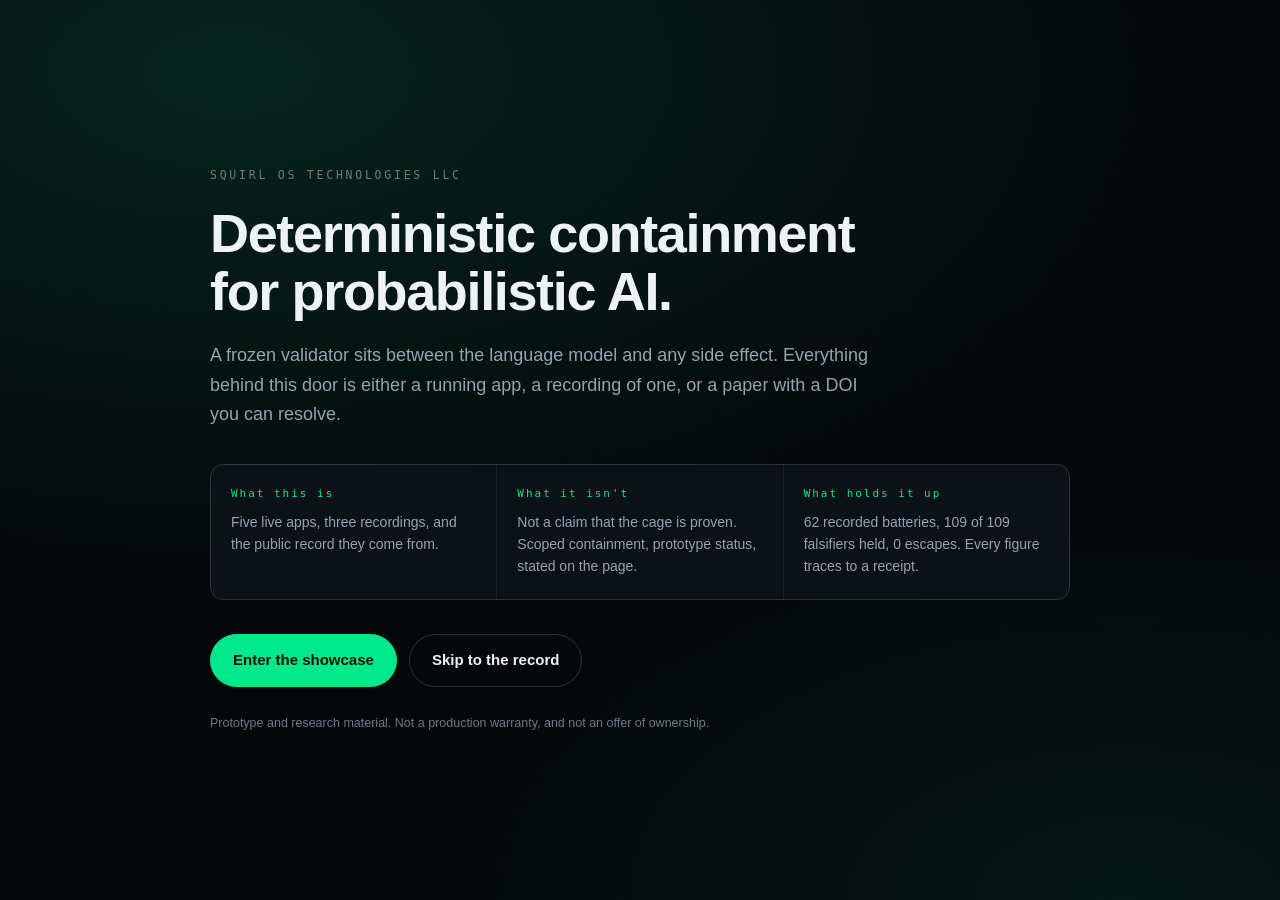
==== commit f3bea1c2: "Split the welcome into its own page: / is the door, /home/ is the showcase" ====
--- a/index.html
+++ b/index.html
@@ -3,300 +3,56 @@
 <head>
 <meta charset="utf-8">
 <meta name="viewport" content="width=device-width, initial-scale=1">
-<title>SQUIRL OS™ — Deterministic containment for probabilistic AI</title>
-<meta name="description" content="SQUIRL OS Technologies LLC: deterministic containment for probabilistic AI. Every run leaves a receipt you can re-run. Apps, papers, curriculum and the public record in one place.">
+<title>SQUIRL OS™ — Welcome</title>
+<meta name="description" content="SQUIRL OS Technologies LLC: deterministic containment for probabilistic AI. Five live apps, three recordings, and a public record with resolvable DOIs. Every figure traces to a receipt.">
 <meta property="og:title" content="SQUIRL OS™ — Deterministic containment for probabilistic AI">
 <meta property="og:description" content="A frozen validator between the model and any side effect. 62 recorded batteries, 109/109 falsifiers held, 0 escapes.">
-<meta property="og:image" content="assets/banner.jpg">
+<meta property="og:image" content="https://showcase.squirlos-technologies.com/assets/banner.jpg">
+<meta property="og:type" content="website">
 <link rel="canonical" href="https://showcase.squirlos-technologies.com/">
-<link rel="stylesheet" href="assets/style.css">
-<script>
-/* Welcome gate: shown once per session, never at the cost of the content.
-   Without JS the gate is hidden and the showcase renders as normal. */
-(function(){
-  var d=document.documentElement; d.className+=' js';
-  try{
-    var deep = location.hash && location.hash.length>1 && location.hash!=='#top';
-    if(sessionStorage.getItem('sq-entered')==='1' || deep){ d.className+=' entered'; }
-  }catch(e){}
-})();
-</script>
+<link rel="stylesheet" href="/assets/style.css">
 <link rel="icon" href="data:image/svg+xml,%3Csvg xmlns='http://www.w3.org/2000/svg' viewBox='0 0 32 32'%3E%3Crect width='32' height='32' fill='%2305080b'/%3E%3Ccircle cx='16' cy='16' r='7' fill='none' stroke='%2300e88a' stroke-width='3'/%3E%3C/svg%3E">
 </head>
-<body>
+<body class="welcome-body">
 
-<div class="gate" id="gate" role="dialog" aria-modal="true" aria-labelledby="gate-title">
-  <div class="gate-inner">
-    <p class="gate-eyebrow">SQUIRL OS TECHNOLOGIES LLC</p>
-    <h1 id="gate-title" class="gate-title">Deterministic containment<br>for probabilistic AI.</h1>
-    <p class="gate-lede">A frozen validator sits between the language model and any side effect. Everything behind this door is either a running app, a recording of one, or a paper with a DOI you can resolve.</p>
+<main class="welcome">
+  <p class="gate-eyebrow">SQUIRL OS TECHNOLOGIES LLC</p>
+  <h1 class="gate-title">Deterministic containment<br>for probabilistic AI.</h1>
+  <p class="gate-lede">A frozen validator sits between the language model and any side effect. Everything behind this door is either a running app, a recording of one, or a paper with a DOI you can resolve.</p>
 
-    <div class="gate-cards">
-      <div class="gate-card">
-        <span class="gate-k">What this is</span>
-        <span class="gate-v">Five live apps, three recordings, and the public record they come from.</span>
-      </div>
-      <div class="gate-card">
-        <span class="gate-k">What it isn't</span>
-        <span class="gate-v">Not a claim that the cage is proven. Scoped containment, prototype status, stated on the page.</span>
-      </div>
-      <div class="gate-card">
-        <span class="gate-k">What holds it up</span>
-        <span class="gate-v">62 recorded batteries, 109 of 109 falsifiers held, 0 escapes. Every figure traces to a receipt.</span>
-      </div>
+  <div class="gate-cards">
+    <div class="gate-card">
+      <span class="gate-k">What this is</span>
+      <span class="gate-v">Five live apps, three recordings, and the public record they come from.</span>
     </div>
+    <div class="gate-card">
+      <span class="gate-k">What it isn't</span>
+      <span class="gate-v">Not a claim that the cage is proven. Scoped containment, prototype status, stated on the page.</span>
+    </div>
+    <div class="gate-card">
+      <span class="gate-k">What holds it up</span>
+      <span class="gate-v">62 recorded batteries, 109 of 109 falsifiers held, 0 escapes. Every figure traces to a receipt.</span>
+    </div>
+  </div>
 
-    <div class="gate-cta">
-      <button class="btn gate-enter" id="gate-enter" type="button">Enter the showcase</button>
-      <a class="btn btn-ghost" href="#record" id="gate-skip">Skip to the record</a>
-    </div>
+  <div class="gate-cta">
+    <a class="btn" href="/home/">Enter the showcase</a>
+    <a class="btn btn-ghost" href="/home/#record">Skip to the record</a>
+  </div>
 
-    <p class="gate-foot">Prototype and research material. Not a production warranty, and not an offer of ownership.</p>
-  </div>
-</div>
-
-
-<header class="nav">
-  <div class="wrap nav-inner">
-    <a class="brand" href="#top">SQUIRL&nbsp;OS<sup>™</sup></a>
-    <nav class="nav-links">
-      <a href="#apps">Apps</a>
-      <a href="#watch">Watch</a>
-      <a href="#record">Record</a>
-      <a href="#learn">Learn</a>
-    </nav>
-    <a class="btn btn-sm" href="https://containment-watch.base44.app/" target="_blank" rel="noopener">Live dashboard</a>
-  </div>
-</header>
-
-<main id="top">
-
-  <section class="hero">
-    <img class="hero-img" src="assets/banner.jpg" alt="" aria-hidden="true">
-    <div class="wrap hero-inner">
-      <p class="eyebrow">SQUIRL OS TECHNOLOGIES LLC</p>
-      <h1>Deterministic containment<br>for probabilistic AI.</h1>
-      <p class="lede">A frozen validator sits between the language model and any side effect. Every proposed action is checked against a roster and a schema before anything is written, and every run leaves a receipt you can re-run yourself.</p>
-      <div class="cta-row">
-        <a class="btn" href="https://containment-watch.base44.app/" target="_blank" rel="noopener">Open the live dashboard</a>
-        <a class="btn btn-ghost" href="#record">Read the public record</a>
-      </div>
-    </div>
-  </section>
-
-  <section class="stats" aria-label="Recorded results">
-    <div class="wrap stats-grid">
-      <div class="stat">
-        <span class="stat-num" data-live="cycles">62</span>
-        <span class="stat-label">recorded batteries</span>
-      </div>
-      <div class="stat">
-        <span class="stat-num" data-live="falsifiers">109/109</span>
-        <span class="stat-label">falsifiers held</span>
-      </div>
-      <div class="stat">
-        <span class="stat-num" data-live="escapes">0</span>
-        <span class="stat-label">escapes</span>
-      </div>
-      <div class="stat">
-        <span class="stat-num" data-live="gate">PORTCULLIS v1.4</span>
-        <span class="stat-label">gate in force</span>
-      </div>
-    </div>
-    <div class="wrap">
-      <p class="source" id="feed-line">Reading the live feed…</p>
-    </div>
-  </section>
-
-  <section id="apps" class="section">
-    <div class="wrap">
-      <h2>Everything, in one place</h2>
-      <p class="section-lede">Five doors into the same programme. The dashboard shows what was tested, the vault holds the receipts, the science site carries the papers, the curriculum teaches the mechanics, and DeterminCode lets you build with them.</p>
-
-      <div class="cards">
-
-        <a class="card" href="https://containment-watch.base44.app/" target="_blank" rel="noopener">
-          <span class="card-shot"><img src="assets/apps/containment-watch.jpg" alt="Containment Watch dashboard showing the recorded battery roster" loading="lazy"></span>
-          <span class="card-body">
-            <span class="kicker">The dashboard</span>
-            <span class="card-title">Containment Watch</span>
-            <span class="card-text">Every battery run since 7 September 2026: what was tested, what held, and what failed. Percentages are computed from the receipted counts beside them, nothing else.</span>
-            <span class="card-go">containment-watch.base44.app →</span>
-          </span>
-        </a>
-
-        <a class="card" href="https://squirl-vault-core.base44.app/" target="_blank" rel="noopener">
-          <span class="card-shot"><img src="assets/apps/vault.jpg" alt="Squirl OS Vault public links page" loading="lazy"></span>
-          <span class="card-body">
-            <span class="kicker">The record</span>
-            <span class="card-title">Squirl OS Vault</span>
-            <span class="card-text">The index: live sites, concept DOIs, the ledger, and the receipts behind each public claim, kept in one place so a number can always be traced back to its run.</span>
-            <span class="card-go">squirl-vault-core.base44.app →</span>
-          </span>
-        </a>
-
-        <a class="card" href="https://science.squirlos-technologies.com/" target="_blank" rel="noopener">
-          <span class="card-shot"><img src="assets/apps/dsos-science.jpg" alt="DSOS Science research portal" loading="lazy"></span>
-          <span class="card-body">
-            <span class="kicker">The science</span>
-            <span class="card-title">DSOS Science</span>
-            <span class="card-text">Papers, concept DOIs and the research index for deterministic autonomous infrastructure, including the runs that failed and the checks that turned out to be wrong.</span>
-            <span class="card-go">science.squirlos-technologies.com →</span>
-          </span>
-        </a>
-
-        <a class="card" href="https://dsos-science-leaning.base44.app/" target="_blank" rel="noopener">
-          <span class="card-shot"><img src="assets/apps/dsos-learning.jpg" alt="DSOS Science Learning courses page with ten parts" loading="lazy"></span>
-          <span class="card-body">
-            <span class="kicker">The curriculum</span>
-            <span class="card-title">DSOS Science Learning</span>
-            <span class="card-text">Ten parts and 34 lessons, from the runtime's stages to the batteries, ending with a part on containment that names what the approach does not claim. No login.</span>
-            <span class="card-go">dsos-science-leaning.base44.app →</span>
-          </span>
-        </a>
-
-        <a class="card" href="https://deterministic-code-dsos.base44.app/" target="_blank" rel="noopener">
-          <span class="card-shot"><img src="assets/apps/determincode.jpg" alt="DeterminCode app landing page" loading="lazy"></span>
-          <span class="card-body">
-            <span class="kicker">The practice</span>
-            <span class="card-title">DeterminCode</span>
-            <span class="card-text">Learn by building. Lessons and Studio alongside Agent Forge, a stage composer that writes a row and checksums it without ever calling a model.</span>
-            <span class="card-go">deterministic-code-dsos.base44.app →</span>
-          </span>
-        </a>
-
-        <a class="card card-plain" href="https://zenodo.org/communities/dcai" target="_blank" rel="noopener">
-          <span class="card-body">
-            <span class="kicker">The archive</span>
-            <span class="card-title">DCAI on Zenodo</span>
-            <span class="card-text">The published corpus: papers, specifications, errata and receipts, each with a DOI that resolves whether or not this site is still up.</span>
-            <span class="card-go">zenodo.org/communities/dcai →</span>
-          </span>
-        </a>
-
-      </div>
-    </div>
-  </section>
-
-  <section id="watch" class="section section-alt">
-    <div class="wrap">
-      <h2>Watch it run</h2>
-      <p class="section-lede">Three short recordings, all unedited in what they show. Where a check did not run, the video says so on screen.</p>
-
-      <div class="videos">
-        <figure class="video">
-          <video controls preload="metadata" poster="assets/posters/chat-demo.jpg">
-            <source src="https://raw.githubusercontent.com/LLong2026/four-horsemen-public/main/media/DETERMINISTIC_CHAT_DEMO_20261117.mp4" type="video/mp4">
-            Your browser cannot play this video. <a href="https://raw.githubusercontent.com/LLong2026/four-horsemen-public/main/media/DETERMINISTIC_CHAT_DEMO_20261117.mp4">Download it instead</a>.
-          </video>
-          <figcaption>
-            <strong>Three rounds of gated chat</strong> · 1 min 56 s · every reply is stamped, and a round that fails its check is shown failing. No round was manufactured to pass.
-          </figcaption>
-        </figure>
-
-        <figure class="video">
-          <video controls preload="metadata" poster="assets/posters/researcher.jpg">
-            <source src="https://raw.githubusercontent.com/LLong2026/four-horsemen-public/main/media/RESEARCHER_QUESTIONS_20261118.mp4" type="video/mp4">
-            Your browser cannot play this video. <a href="https://raw.githubusercontent.com/LLong2026/four-horsemen-public/main/media/RESEARCHER_QUESTIONS_20261118.mp4">Download it instead</a>.
-          </video>
-          <figcaption>
-            <strong>Five questions a researcher would ask</strong> · 5 min 11 s · four of the five verdicts read NOT CHECKED because no figures were supplied. That is displayed rather than hidden.
-          </figcaption>
-        </figure>
-
-        <figure class="video">
-          <video controls preload="metadata" poster="assets/posters/runtime.jpg">
-            <source src="https://raw.githubusercontent.com/LLong2026/four-horsemen-public/main/media/RUNTIME_IN_OPERATION_20261118.mp4" type="video/mp4">
-            Your browser cannot play this video. <a href="https://raw.githubusercontent.com/LLong2026/four-horsemen-public/main/media/RUNTIME_IN_OPERATION_20261118.mp4">Download it instead</a>.
-          </video>
-          <figcaption>
-            <strong>The runtime, in operation</strong> · 1 min 40 s · ten scenes, each one a command actually run that day: a manifest that checks its own bytes, a rebrand that passes where a one-character edit fails, and a guardian that refuses a destructive action with its reason code. No model made any of these decisions.
-          </figcaption>
-        </figure>
-      </div>
-    </div>
-  </section>
-
-  <section id="record" class="section">
-    <div class="wrap">
-      <h2>The public record</h2>
-      <p class="section-lede">Nothing here asks to be taken on trust. Each entry resolves to a file, a DOI, or a run you can repeat.</p>
-
-      <ul class="record">
-        <li><a href="https://github.com/LLong2026/four-horsemen-public" target="_blank" rel="noopener"><span class="rec-name">four-horsemen-public</span><span class="rec-note">the public repository: receipts, preregistrations, run logs, ledger</span></a></li>
-        <li><a href="https://raw.githubusercontent.com/LLong2026/four-horsemen-public/main/TROPHY_ROSTER.csv" target="_blank" rel="noopener"><span class="rec-name">TROPHY_ROSTER.csv</span><span class="rec-note">every recorded battery, one row each, with the counts its percentage comes from</span></a></li>
-        <li><a href="https://zenodo.org/communities/dcai" target="_blank" rel="noopener"><span class="rec-name">DCAI corpus</span><span class="rec-note">published papers and specifications, with DOIs</span></a></li>
-        <li><a href="https://doi.org/10.5281/zenodo.23430655" target="_blank" rel="noopener"><span class="rec-name">109/109 falsifiers</span><span class="rec-note">the falsifier ledger, DOI 10.5281/zenodo.23430655</span></a></li>
-        <li><a href="https://doi.org/10.5281/zenodo.23425579" target="_blank" rel="noopener"><span class="rec-name">0 escapes</span><span class="rec-note">the escape-attempt record, DOI 10.5281/zenodo.23425579</span></a></li>
-        <li><a href="https://doi.org/10.5281/zenodo.23431720" target="_blank" rel="noopener"><span class="rec-name">Blind attacker</span><span class="rec-note">7 found, 7 closed, re-tested blind, DOI 10.5281/zenodo.23431720</span></a></li>
-      </ul>
-
-      <div class="nonclaims">
-        <h3>What this does not claim</h3>
-        <p>That containment is proven. That the model is safe, honest, or wise. That a checker replaces human judgment. The gate is measured and its failure rates are published: in a preregistered battery it caught 3 of 24 injected faults before repair and 20 of 24 after, while flagging 4 of 16 clean statements. Those numbers are on the dashboard, next to the runs they came from.</p>
-      </div>
-    </div>
-  </section>
-
-  <section id="learn" class="section section-alt">
-    <div class="wrap learn-grid">
-      <div>
-        <h2>Start here if you are new</h2>
-        <p class="section-lede">The curriculum is the shortest honest path into the work. It begins with why a probabilistic system needs a deterministic gate at all, walks the runtime stage by stage, then hands you the batteries, including the ones that failed.</p>
-        <div class="cta-row">
-          <a class="btn" href="https://dsos-science-leaning.base44.app/" target="_blank" rel="noopener">Open the curriculum</a>
-          <a class="btn btn-ghost" href="https://deterministic-code-dsos.base44.app/" target="_blank" rel="noopener">Build something</a>
-        </div>
-      </div>
-      <ul class="learn-list">
-        <li><span>Parts I–II</span> Why determinism, and the architecture</li>
-        <li><span>Parts III–V</span> The runtime, the mesh, the bridge</li>
-        <li><span>Parts VI–VIII</span> Empirical results, healing, practice</li>
-        <li><span>Part VIIII</span> Caging: the validator, the escrow, the audits</li>
-        <li><span>Reference</span> Glossary, receipts, further reading</li>
-      </ul>
-    </div>
-  </section>
-
+  <p class="gate-foot">Prototype and research material. Not a production warranty, and not an offer of ownership.</p>
 </main>
 
-<footer class="footer">
-  <div class="wrap footer-inner">
-    <div class="footer-brand">
-      <span class="brand-sm">SQUIRL OS<sup>™</sup></span>
-      <p>SQUIRL OS Technologies LLC<br>Self-Healing AI Infrastructure</p>
-    </div>
-    <div class="footer-links">
-      <a href="https://containment-watch.base44.app/" target="_blank" rel="noopener">Containment Watch</a>
-      <a href="https://squirl-vault-core.base44.app/" target="_blank" rel="noopener">Vault</a>
-      <a href="https://science.squirlos-technologies.com/" target="_blank" rel="noopener">DSOS Science</a>
-      <a href="https://dsos-science-leaning.base44.app/" target="_blank" rel="noopener">Learning</a>
-      <a href="https://deterministic-code-dsos.base44.app/" target="_blank" rel="noopener">DeterminCode</a>
-      <a href="https://zenodo.org/communities/dcai" target="_blank" rel="noopener">DCAI™</a>
-    </div>
-  </div>
-  <div class="wrap fineprint">
-    <p><strong>Prototype.</strong> SQUIRL OS™ is a research programme under active development, offered as-is with no production warranty. The tenants shown in demos are simulated. No customer data and no protected health information appear anywhere on this site. Figures are scoped to the runs named beside them; where a check did not run, it is marked rather than assumed. SQUIRL OS™, DCAI™, DSOS Science™, Conclave™ and LINDY™ are trademarks of SQUIRL OS Technologies LLC.</p>
-  </div>
-</footer>
-
-<script src="assets/site.js"></script>
 <script>
+/* Returning within the same session goes straight in. Section links carry their hash across. */
 (function(){
-  var gate=document.getElementById('gate'), enter=document.getElementById('gate-enter'), skip=document.getElementById('gate-skip');
-  if(!gate) return;
-  function open_(){
-    document.documentElement.className='js entered';
-    try{ sessionStorage.setItem('sq-entered','1'); }catch(e){}
-    gate.setAttribute('aria-hidden','true');
-    if(enter) enter.blur();
-  }
-  enter.addEventListener('click', open_);
-  skip.addEventListener('click', open_);
-  document.addEventListener('keydown', function(e){
-    if(e.key==='Escape' && !document.documentElement.classList.contains('entered')) open_();
-  });
-  if(!document.documentElement.classList.contains('entered')) enter.focus();
+  try{
+    if(location.hash && location.hash.length>1 && location.hash!=='#top'){
+      location.replace('/home/'+location.hash);
+      return;
+    }
+    if(sessionStorage.getItem('sq-entered')==='1'){ location.replace('/home/'); }
+  }catch(e){}
 })();
 </script>
 </body>
--- a/assets/style.css
+++ b/assets/style.css
@@ -146,18 +146,13 @@
   *{transition:none!important;scroll-behavior:auto!important}
 }
 
-/* ---------- welcome gate ---------- */
-.gate{
-  position:fixed;inset:0;z-index:200;display:flex;align-items:center;justify-content:center;
-  padding:40px 24px;overflow-y:auto;
+/* ---------- welcome page ---------- */
+.welcome-body{min-height:100vh;display:flex;align-items:center;justify-content:center;padding:56px 24px;
   background:
     radial-gradient(120% 90% at 18% 8%,rgba(0,232,138,.13) 0%,rgba(5,8,11,0) 62%),
     radial-gradient(90% 70% at 88% 100%,rgba(0,232,138,.07) 0%,rgba(5,8,11,0) 60%),
-    var(--bg);
-}
-html:not(.js) .gate,html.entered .gate{display:none}
-html.js:not(.entered){overflow:hidden}
-.gate-inner{width:100%;max-width:860px}
+    var(--bg);}
+.welcome{width:100%;max-width:860px}
 .gate-eyebrow{font-family:ui-monospace,SFMono-Regular,Menlo,monospace;font-size:11.5px;letter-spacing:.24em;color:var(--dim);margin:0 0 20px}
 .gate-title{font-size:clamp(30px,4.6vw,54px);line-height:1.07;letter-spacing:-.025em;margin:0 0 20px;font-weight:800}
 .gate-lede{max-width:660px;color:var(--muted);font-size:clamp(15.5px,1.5vw,18px);margin:0 0 34px}
@@ -166,10 +161,9 @@
 .gate-k{display:block;font-family:ui-monospace,SFMono-Regular,Menlo,monospace;font-size:11px;letter-spacing:.18em;color:var(--green);margin-bottom:9px}
 .gate-v{display:block;font-size:14px;line-height:1.55;color:var(--muted)}
 .gate-cta{display:flex;flex-wrap:wrap;gap:12px;align-items:center}
-.gate-enter{cursor:pointer;font-family:inherit}
 .gate-foot{margin:26px 0 0;font-size:12.5px;color:var(--dim)}
 @media(max-width:760px){
-  .gate{padding:32px 20px;align-items:flex-start}
+  .welcome-body{padding:40px 20px;align-items:flex-start}
   .gate-cards{grid-template-columns:1fr}
   .gate-cta .btn{width:100%;text-align:center}
 }
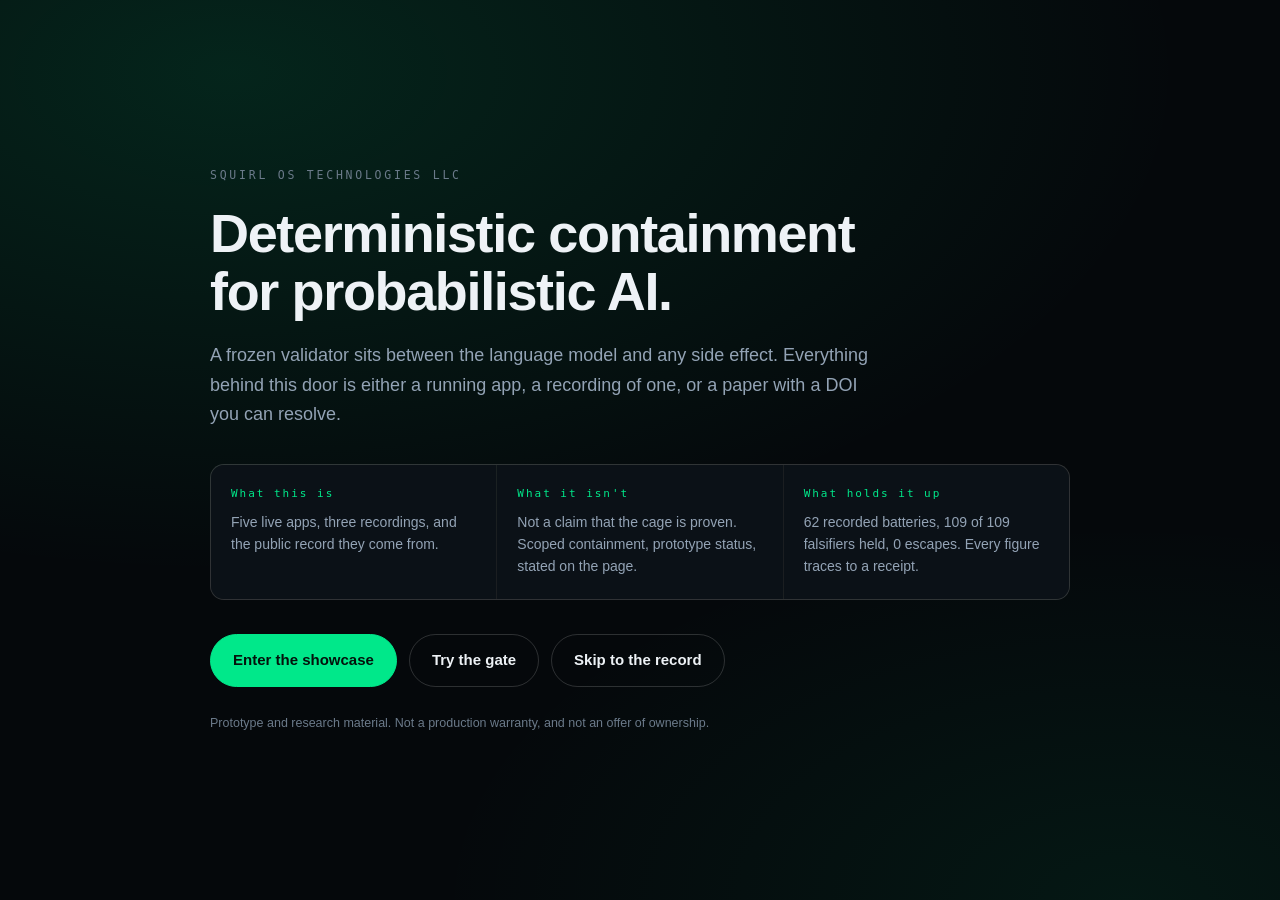
==== commit 9c2a8709: "Public gate, server side: verdict and receipt in the browser, policy stays on the server Replaces th" ====
--- a/index.html
+++ b/index.html
@@ -37,6 +37,7 @@
 
   <div class="gate-cta">
     <a class="btn" href="/home/">Enter the showcase</a>
+    <a class="btn btn-ghost" href="/gate/">Try the gate</a>
     <a class="btn btn-ghost" href="/home/#record">Skip to the record</a>
   </div>
 
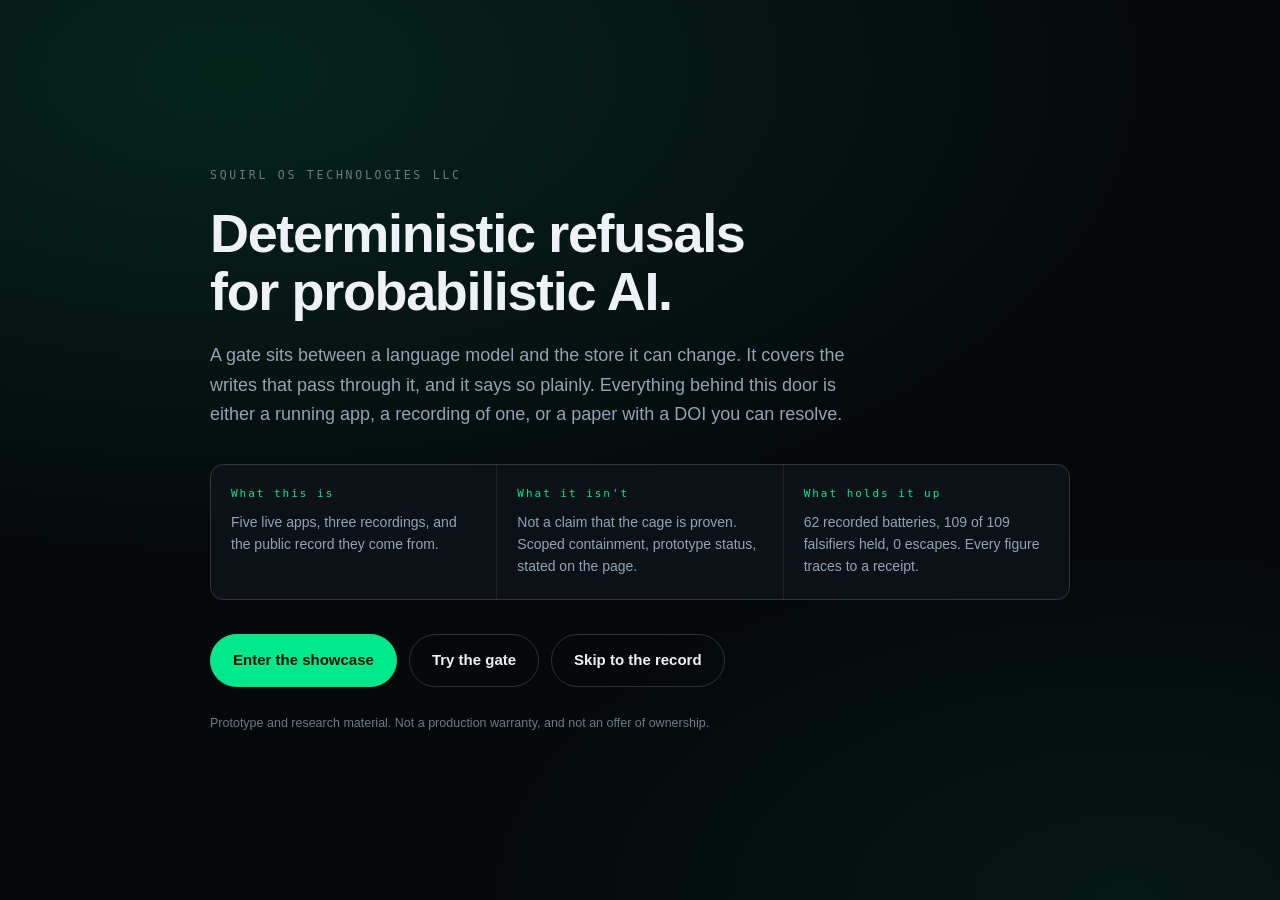
==== commit 5968e58d: "Stop claiming containment the gate does not provide The title, og:title and hero said 'deterministic" ====
--- a/index.html
+++ b/index.html
@@ -4,9 +4,9 @@
 <meta charset="utf-8">
 <meta name="viewport" content="width=device-width, initial-scale=1">
 <title>SQUIRL OS™ — Welcome</title>
-<meta name="description" content="SQUIRL OS Technologies LLC: deterministic containment for probabilistic AI. Five live apps, three recordings, and a public record with resolvable DOIs. Every figure traces to a receipt.">
-<meta property="og:title" content="SQUIRL OS™ — Deterministic containment for probabilistic AI">
-<meta property="og:description" content="A frozen validator between the model and any side effect. 62 recorded batteries, 109/109 falsifiers held, 0 escapes.">
+<meta name="description" content="SQUIRL OS Technologies LLC: a gate that refuses what it cannot verify. Five live apps, three recordings, and a public record with resolvable DOIs. Every figure traces to a receipt.">
+<meta property="og:title" content="SQUIRL OS™ — Deterministic refusals for probabilistic AI">
+<meta property="og:description" content="A gate between a model and the store it can change. It refuses what it cannot verify, names the reason, and leaves a receipt you can re-run with sha256sum.">
 <meta property="og:image" content="https://showcase.squirlos-technologies.com/assets/banner.jpg">
 <meta property="og:type" content="website">
 <link rel="canonical" href="https://showcase.squirlos-technologies.com/">
@@ -17,8 +17,8 @@
 
 <main class="welcome">
   <p class="gate-eyebrow">SQUIRL OS TECHNOLOGIES LLC</p>
-  <h1 class="gate-title">Deterministic containment<br>for probabilistic AI.</h1>
-  <p class="gate-lede">A frozen validator sits between the language model and any side effect. Everything behind this door is either a running app, a recording of one, or a paper with a DOI you can resolve.</p>
+  <h1 class="gate-title">Deterministic refusals<br>for probabilistic AI.</h1>
+  <p class="gate-lede">A gate sits between a language model and the store it can change. It covers the writes that pass through it, and it says so plainly. Everything behind this door is either a running app, a recording of one, or a paper with a DOI you can resolve.</p>
 
   <div class="gate-cards">
     <div class="gate-card">
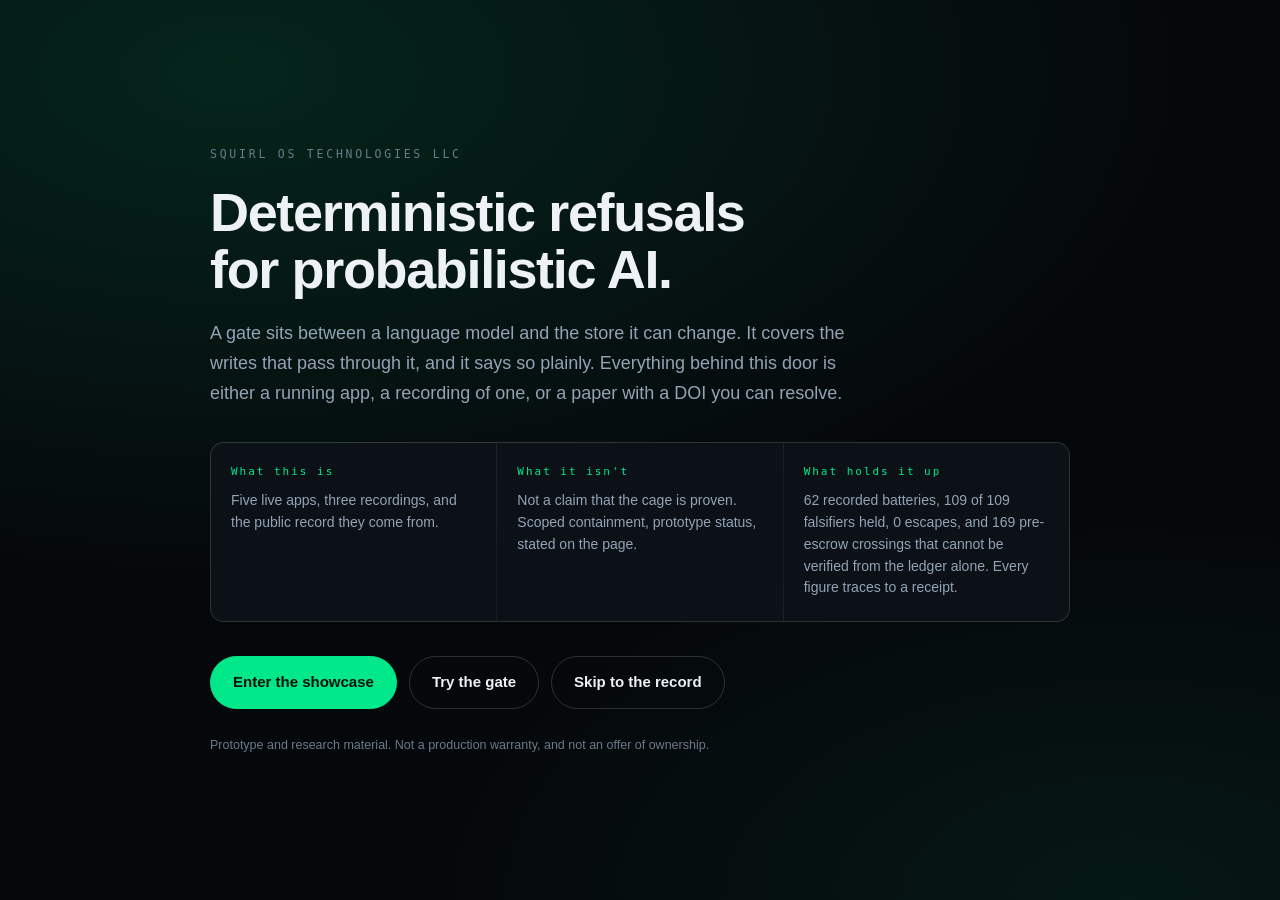
==== commit 47b8d4fc: "State the two limits next to the counts, not after the sale Doctrine D2 requires a clean count to tr" ====
--- a/index.html
+++ b/index.html
@@ -31,7 +31,7 @@
     </div>
     <div class="gate-card">
       <span class="gate-k">What holds it up</span>
-      <span class="gate-v">62 recorded batteries, 109 of 109 falsifiers held, 0 escapes. Every figure traces to a receipt.</span>
+      <span class="gate-v">62 recorded batteries, 109 of 109 falsifiers held, 0 escapes, and 169 pre-escrow crossings that cannot be verified from the ledger alone. Every figure traces to a receipt.</span>
     </div>
   </div>
 
--- a/assets/style.css
+++ b/assets/style.css
@@ -57,6 +57,8 @@
 .stat-label{display:block;margin-top:6px;font-size:13.5px;color:var(--dim);letter-spacing:.02em}
 .source{margin:16px 0 0;padding-bottom:26px;font-family:ui-monospace,SFMono-Regular,Menlo,monospace;font-size:12px;color:var(--dim)}
 .source.stale{color:#d9a05b}
+.scope-note{margin:20px 0 0;max-width:780px;font-size:14px;line-height:1.6;color:var(--muted)}
+.scope-note code{font-family:ui-monospace,SFMono-Regular,Menlo,monospace;font-size:12.5px;color:var(--dim)}
 
 /* ---------- sections ---------- */
 .section{padding:96px 0}
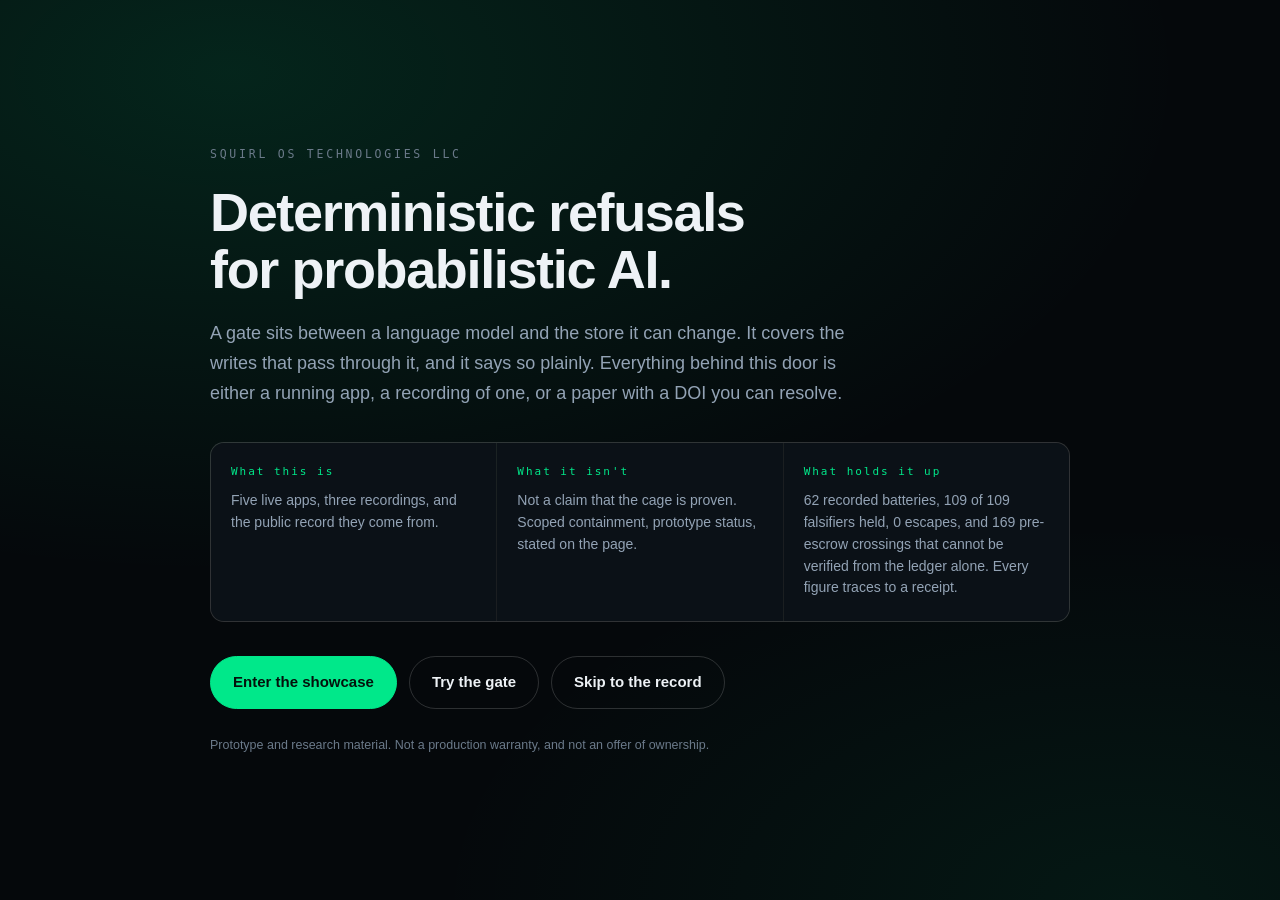
==== commit 3f55f737: "Link the register so the 169 can be checked, not believed The caveat cited the pre-escrow register w" ====
--- a/index.html
+++ b/index.html
@@ -31,7 +31,7 @@
     </div>
     <div class="gate-card">
       <span class="gate-k">What holds it up</span>
-      <span class="gate-v">62 recorded batteries, 109 of 109 falsifiers held, 0 escapes, and 169 pre-escrow crossings that cannot be verified from the ledger alone. Every figure traces to a receipt.</span>
+      <span class="gate-v">62 recorded batteries, 109 of 109 falsifiers held, 0 escapes, and <a href="https://raw.githubusercontent.com/LLong2026/cage-watch-feed/main/CONTAINMENT_REPORT_01_PRE_ESCROW_REGISTER_2026-11-06.json" target="_blank" rel="noopener">169 pre-escrow crossings</a> that cannot be verified from the ledger alone. Every figure traces to a receipt.</span>
     </div>
   </div>
 
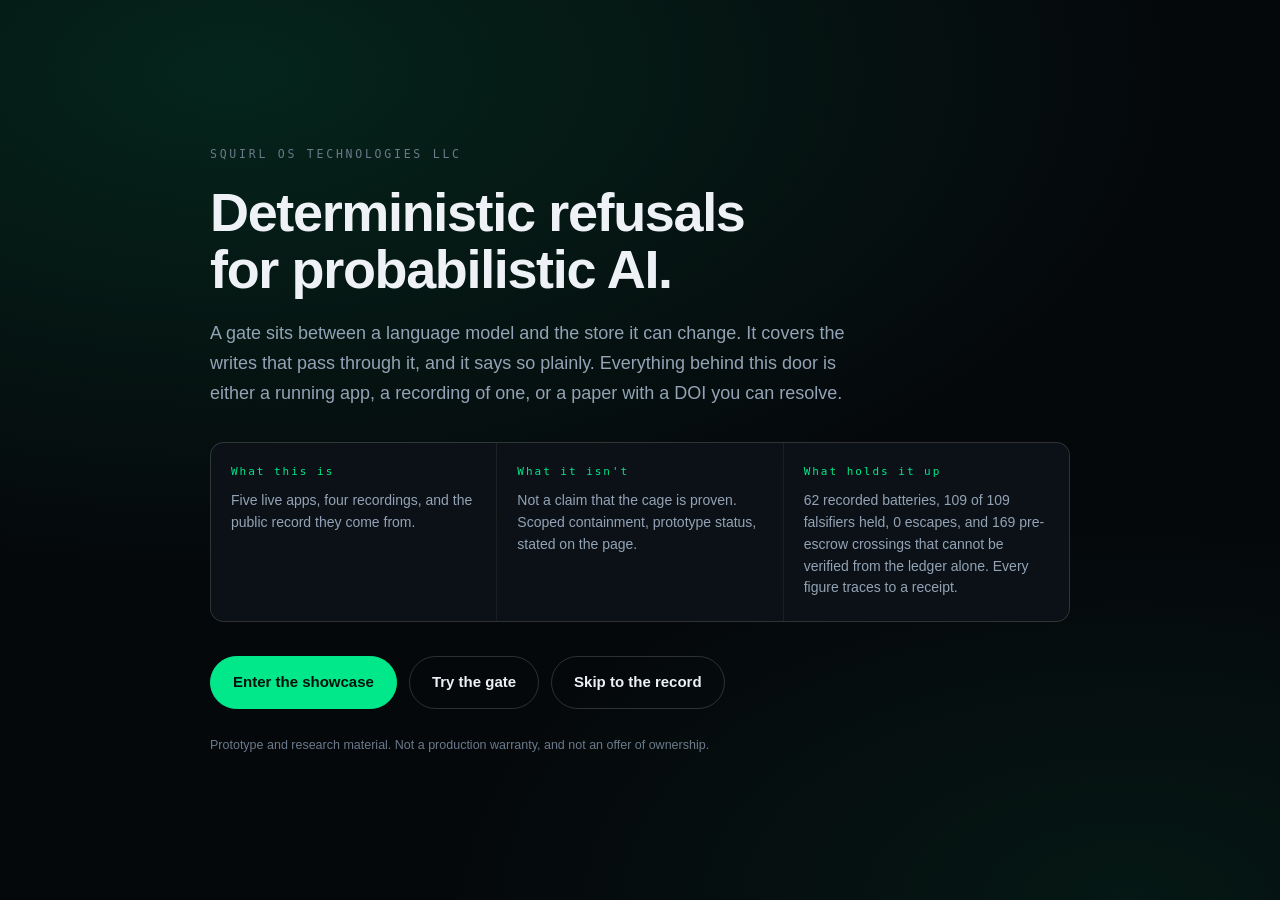
==== commit d4434fb4: "Add the gate refusal recording to the watch section Fourth recording on the site. Shows the model an" ====
--- a/index.html
+++ b/index.html
@@ -4,7 +4,7 @@
 <meta charset="utf-8">
 <meta name="viewport" content="width=device-width, initial-scale=1">
 <title>SQUIRL OS™ — Welcome</title>
-<meta name="description" content="SQUIRL OS Technologies LLC: a gate that refuses what it cannot verify. Five live apps, three recordings, and a public record with resolvable DOIs. Every figure traces to a receipt.">
+<meta name="description" content="SQUIRL OS Technologies LLC: a gate that refuses what it cannot verify. Five live apps, four recordings, and a public record with resolvable DOIs. Every figure traces to a receipt.">
 <meta property="og:title" content="SQUIRL OS™ — Deterministic refusals for probabilistic AI">
 <meta property="og:description" content="A gate between a model and the store it can change. It refuses what it cannot verify, names the reason, and leaves a receipt you can re-run with sha256sum.">
 <meta property="og:image" content="https://showcase.squirlos-technologies.com/assets/banner.jpg">
@@ -23,7 +23,7 @@
   <div class="gate-cards">
     <div class="gate-card">
       <span class="gate-k">What this is</span>
-      <span class="gate-v">Five live apps, three recordings, and the public record they come from.</span>
+      <span class="gate-v">Five live apps, four recordings, and the public record they come from.</span>
     </div>
     <div class="gate-card">
       <span class="gate-k">What it isn't</span>
